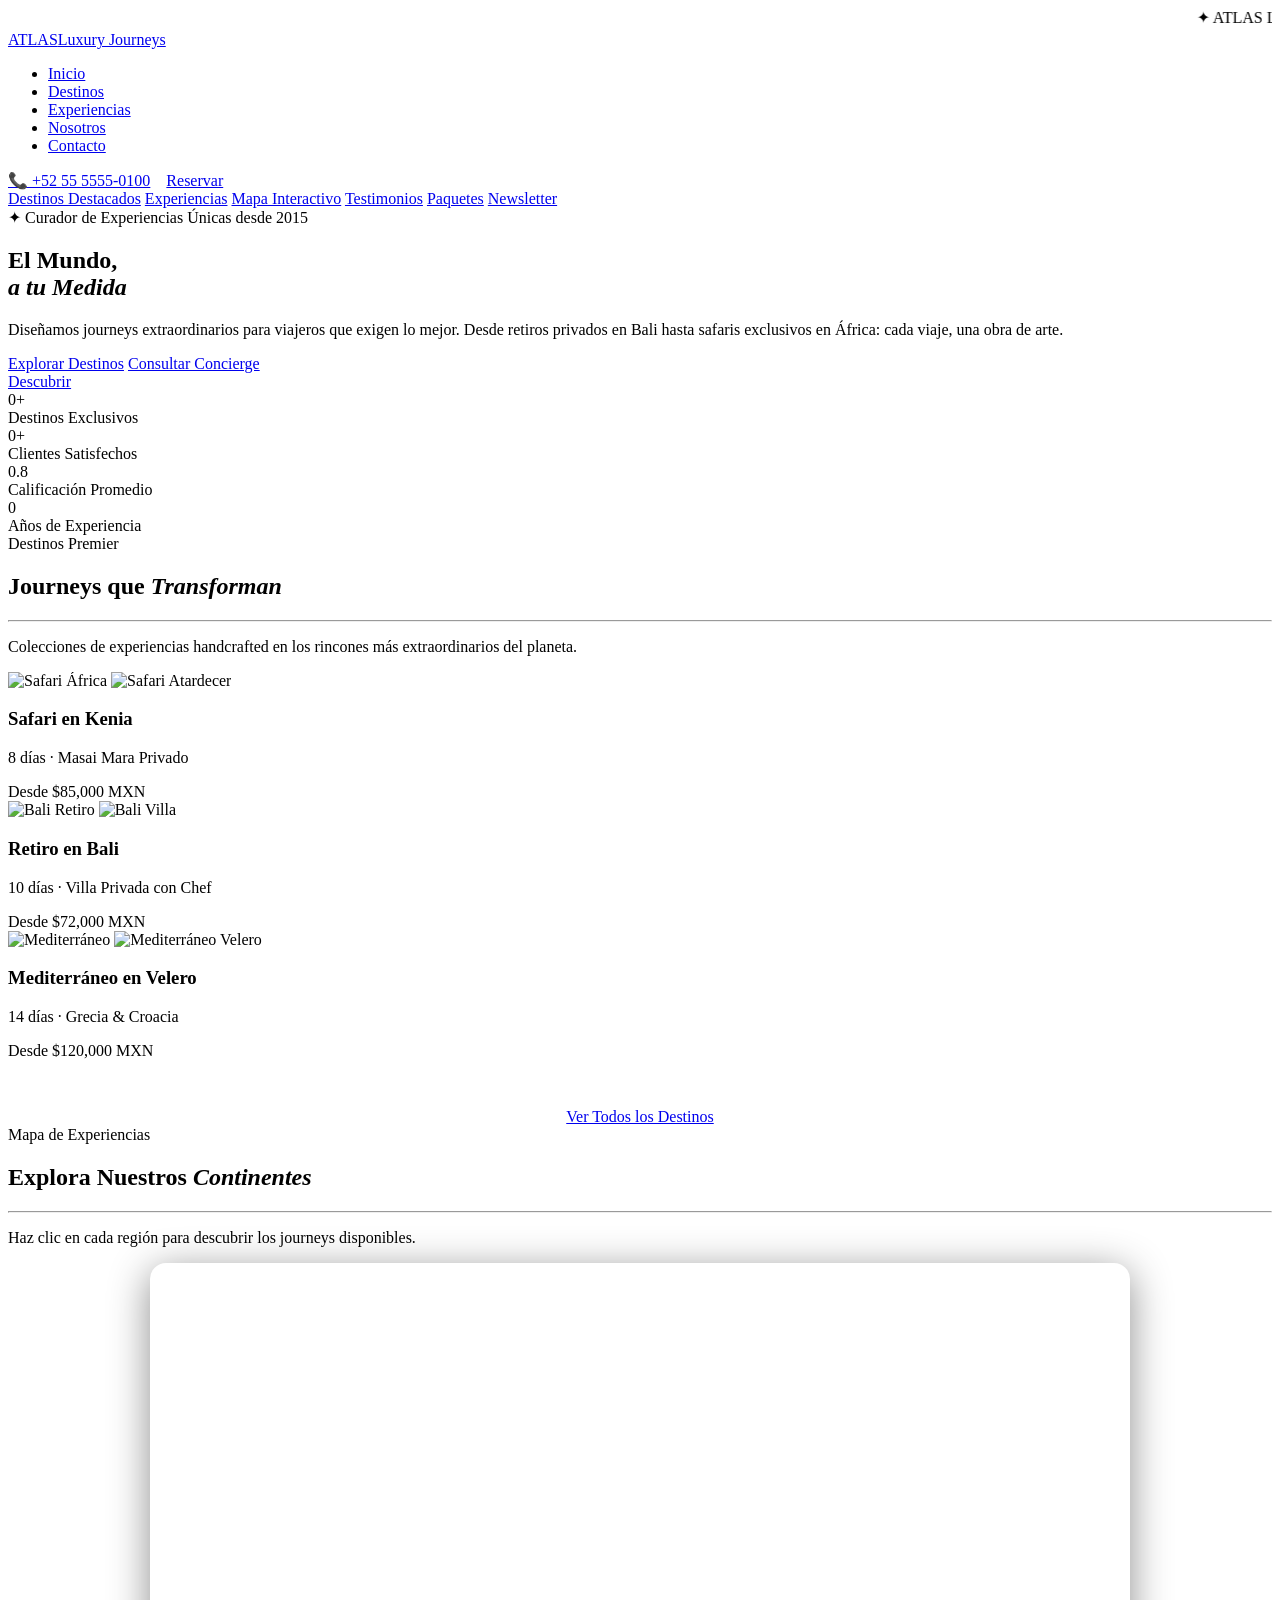
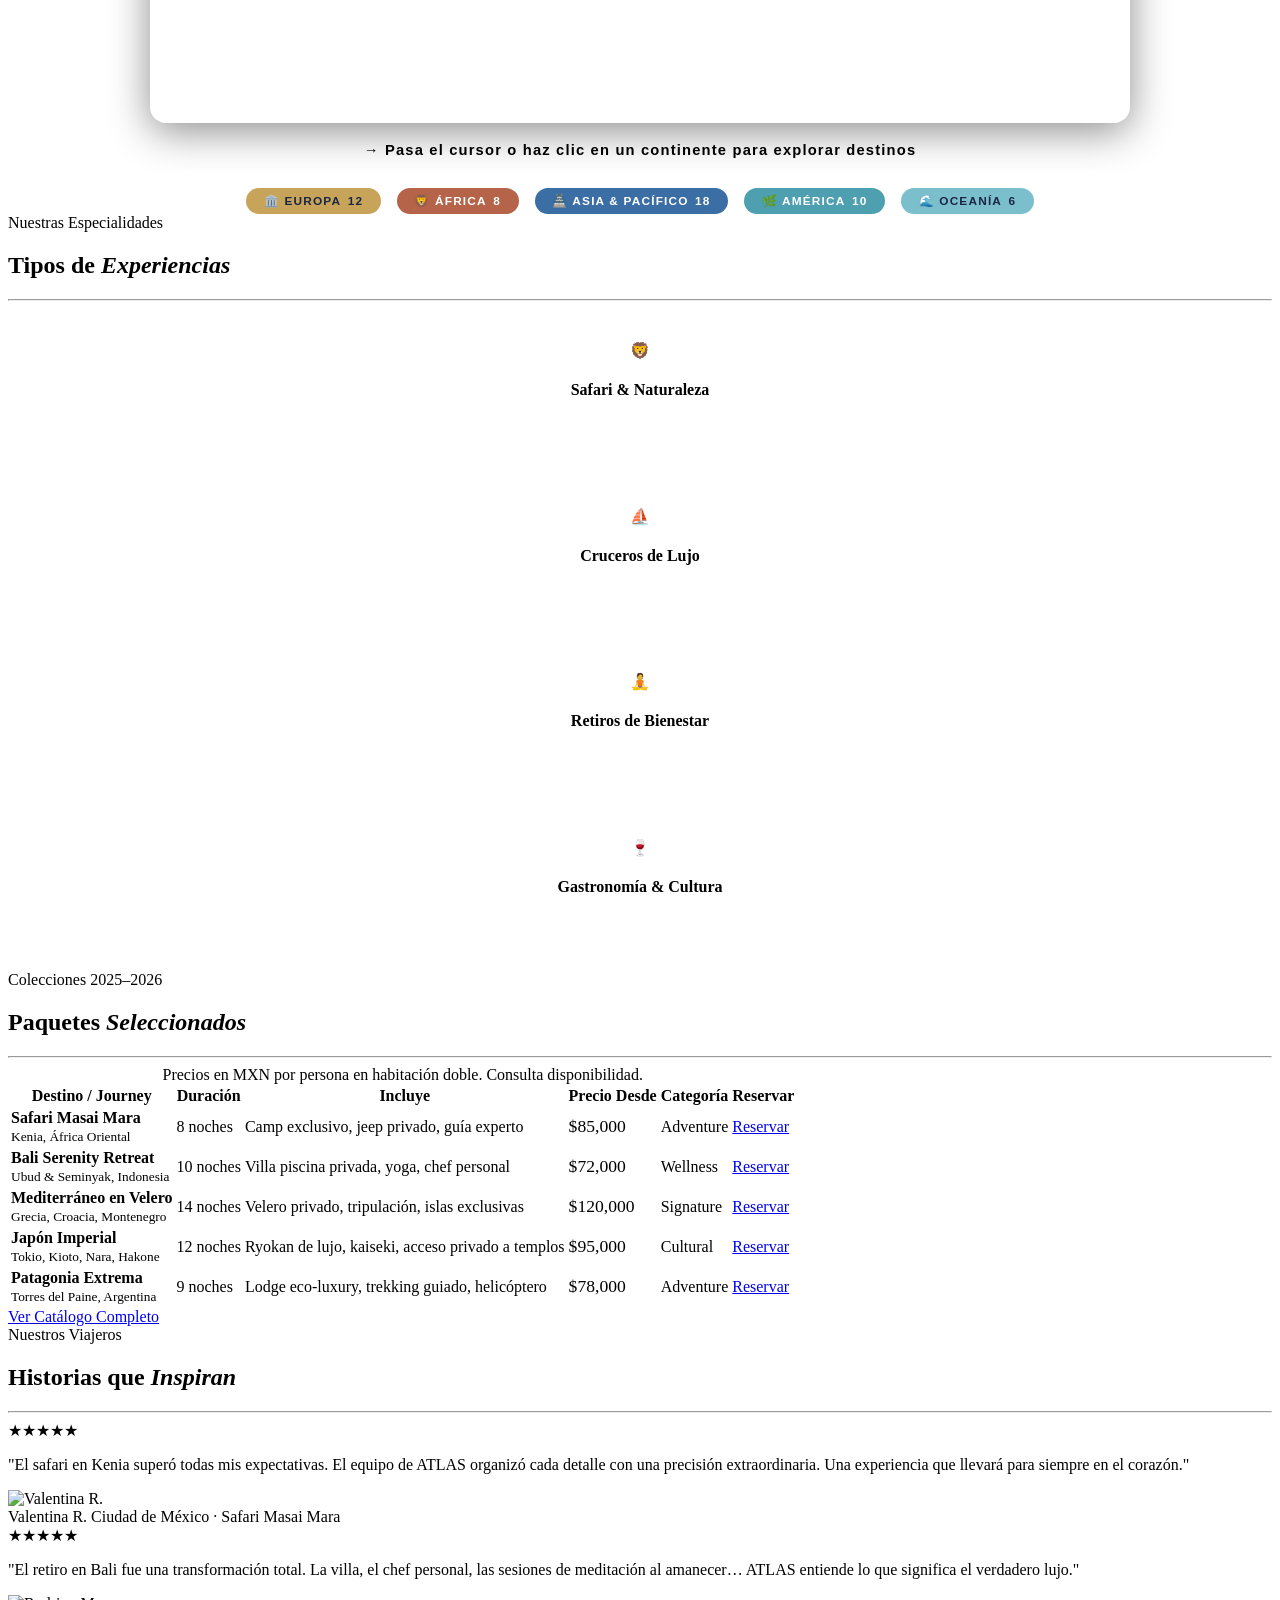
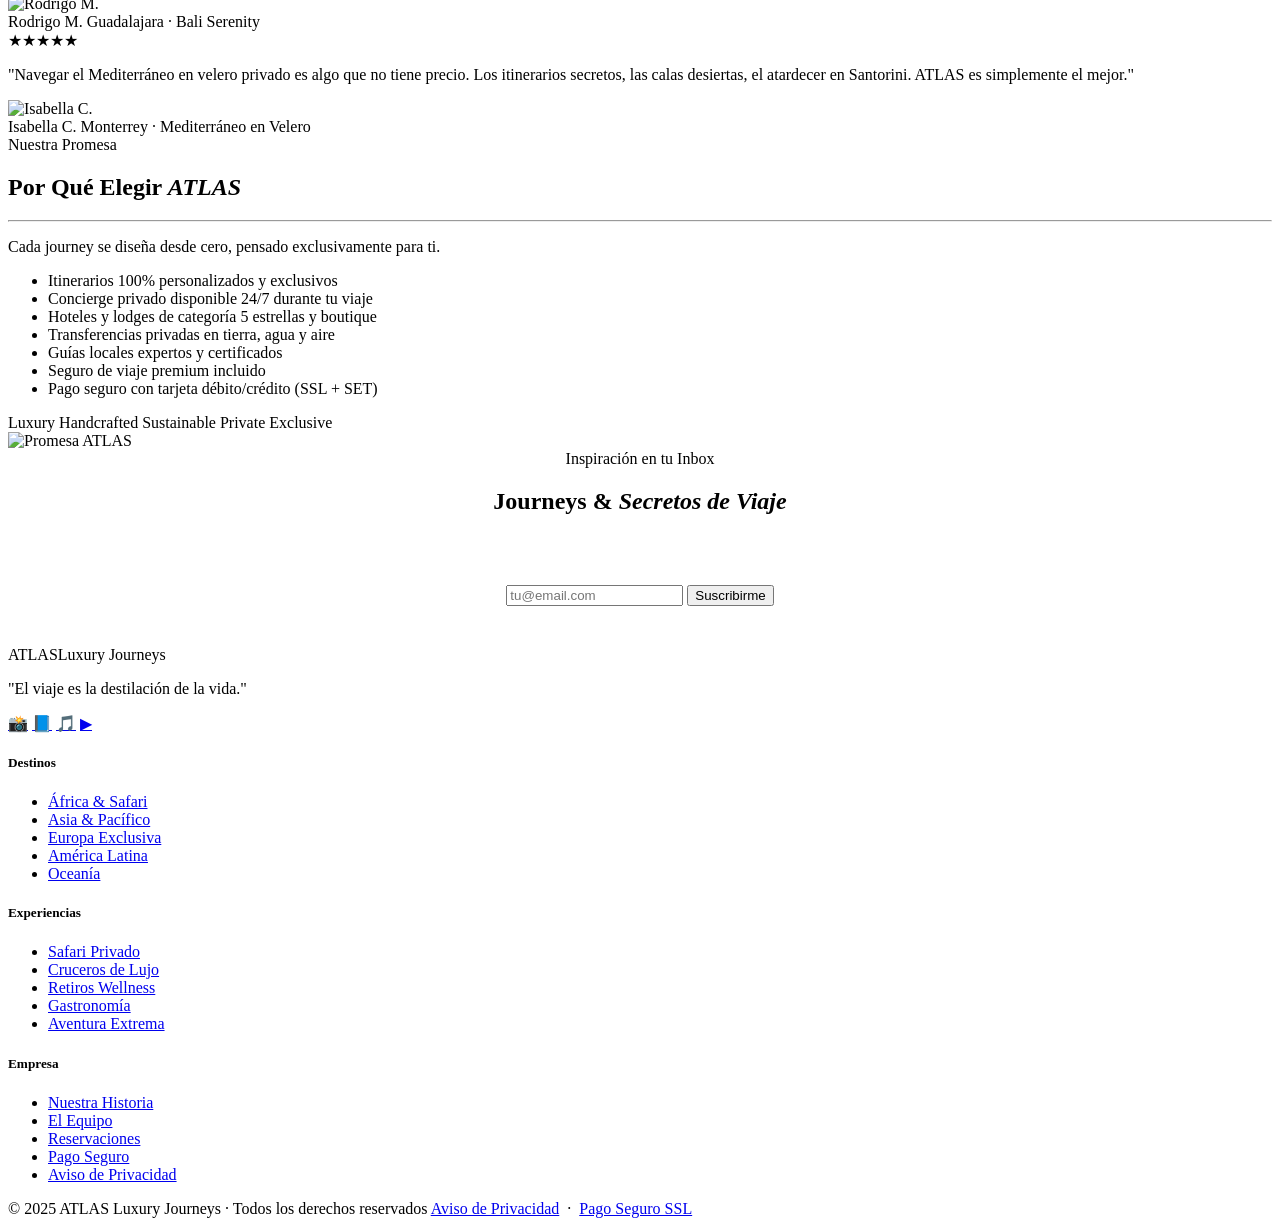
==== index.html @ 29fada67 "Add files via upload" ====
<!DOCTYPE html>
<html lang="es">
<head>
    <meta charset="UTF-8" />
    <meta name="viewport" content="width=device-width, initial-scale=1.0"/>
    <title>ATLAS – Luxury Journeys | Experiencias de Viaje Exclusivas</title>
    <link rel="stylesheet" href="css/styles.css"/>
    <!-- Leaflet.js – mapa interactivo real (sin API key) -->
    <link rel="stylesheet" href="https://unpkg.com/leaflet@1.9.4/dist/leaflet.css" crossorigin=""/>
</head>
<body>

<!-- ── MARQUEE SUPERIOR ── -->
<div class="top-bar">
    <marquee behavior="scroll" direction="left" scrollamount="4">
        ✦ ATLAS Luxury Journeys &nbsp;·&nbsp; Experiencias únicas en más de 60 destinos exclusivos &nbsp;·&nbsp; Reservas con pago seguro SSL &nbsp;·&nbsp; Concierge disponible 24/7 &nbsp;·&nbsp; ✦ Nuevo: Safari Privado en Kenia &nbsp;·&nbsp; Crucero por el Mediterráneo Exclusivo &nbsp;·&nbsp; Retiro de Bienestar en los Alpes &nbsp;·&nbsp;
    </marquee>
</div>

<!-- ── NAVBAR ── -->
<nav class="navbar" id="top">
    <a href="index.html" class="nav-logo">ATLAS<span>Luxury Journeys</span></a>
    <ul class="nav-links">
        <li><a href="index.html" class="active">Inicio</a></li>
        <li><a href="productos.html">Destinos</a></li>
        <li><a href="galeria.html">Experiencias</a></li>
        <li><a href="nosotros.html">Nosotros</a></li>
        <li><a href="contacto.html">Contacto</a></li>
    </ul>
    <div style="display:flex;gap:1rem;align-items:center;">
        <a href="tel:+525555550100" class="text-gold text-sm">📞 +52 55 5555-0100</a>
        <a href="contacto.html#reservar" class="nav-btn">Reservar</a>
    </div>
</nav>

<!-- ── ANCHOR NAV ── -->
<div class="anchor-nav">
    <a href="#destinos">Destinos Destacados</a>
    <a href="#experiencias">Experiencias</a>
    <a href="#mapa">Mapa Interactivo</a>
    <a href="#testimonios">Testimonios</a>
    <a href="#paquetes">Paquetes</a>
    <a href="#newsletter">Newsletter</a>
</div>

<!-- ── HERO ── -->
<section class="hero">
    <div class="hero-bg" style="background-image:url('https://picsum.photos/seed/luxury-travel/1920/1080');"></div>
    <div class="hero-overlay"></div>
    <div class="hero-content">
        <div class="hero-tag">✦ Curador de Experiencias Únicas desde 2015</div>
        <h1>El Mundo,<br/><em>a tu Medida</em></h1>
        <p class="hero-lead">
            Diseñamos journeys extraordinarios para viajeros que exigen lo mejor. Desde retiros privados en Bali hasta safaris exclusivos en África: cada viaje, una obra de arte.
        </p>
        <div class="hero-btns">
            <a href="productos.html" class="btn btn-gold btn-lg">Explorar Destinos</a>
            <a href="contacto.html#reservar" class="btn btn-outline-light btn-lg">Consultar Concierge</a>
        </div>
    </div>
    <a href="#destinos" class="hero-scroll">
        <span>Descubrir</span>
        <div class="scroll-line"></div>
    </a>
</section>

<!-- ── STATS ── -->
<div class="stats-strip">
    <div>
        <div class="stat-num"><span data-count="60">0</span><span class="stat-unit">+</span></div>
        <div class="stat-lbl">Destinos Exclusivos</div>
    </div>
    <div>
        <div class="stat-num"><span data-count="4500">0</span><span class="stat-unit">+</span></div>
        <div class="stat-lbl">Clientes Satisfechos</div>
    </div>
    <div>
        <div class="stat-num"><span data-count="9">0</span><span class="stat-unit">.8</span></div>
        <div class="stat-lbl">Calificación Promedio</div>
    </div>
    <div>
        <div class="stat-num"><span data-count="10">0</span><span class="stat-unit"></span></div>
        <div class="stat-lbl">Años de Experiencia</div>
    </div>
</div>

<!-- ── DESTINOS DESTACADOS ── -->
<section class="section section-cream" id="destinos">
    <div class="section-head fade-up">
        <span class="eyebrow">Destinos Premier</span>
        <h2>Journeys que <em class="italic">Transforman</em></h2>
        <hr class="divider-gold"/>
        <p class="lead">Colecciones de experiencias handcrafted en los rincones más extraordinarios del planeta.</p>
    </div>
    <div class="three-col">
        <!-- Imagen con rollover / sustitución -->
        <div class="img-sub fade-up" onclick="location.href='productos.html'">
            <img src="https://picsum.photos/seed/africa01/700/500" alt="Safari África" class="img-a"/>
            <img src="https://picsum.photos/seed/africa02/700/500" alt="Safari Atardecer" class="img-b"/>
            <div class="img-caption">
                <div class="img-caption-inner">
                    <h3>Safari en Kenia</h3>
                    <p>8 días · Masai Mara Privado</p>
                    <span class="badge badge-gold mt-xs">Desde $85,000 MXN</span>
                </div>
            </div>
        </div>

        <div class="img-sub fade-up" onclick="location.href='productos.html'">
            <img src="https://picsum.photos/seed/bali01/700/500" alt="Bali Retiro" class="img-a"/>
            <img src="https://picsum.photos/seed/bali02/700/500" alt="Bali Villa" class="img-b"/>
            <div class="img-caption">
                <div class="img-caption-inner">
                    <h3>Retiro en Bali</h3>
                    <p>10 días · Villa Privada con Chef</p>
                    <span class="badge badge-terra mt-xs">Desde $72,000 MXN</span>
                </div>
            </div>
        </div>

        <div class="img-sub fade-up" onclick="location.href='productos.html'">
            <img src="https://picsum.photos/seed/medi01/700/500" alt="Mediterráneo" class="img-a"/>
            <img src="https://picsum.photos/seed/medi02/700/600" alt="Mediterráneo Velero" class="img-b"/>
            <div class="img-caption">
                <div class="img-caption-inner">
                    <h3>Mediterráneo en Velero</h3>
                    <p>14 días · Grecia & Croacia</p>
                    <span class="badge badge-teal mt-xs">Desde $120,000 MXN</span>
                </div>
            </div>
        </div>
    </div>
    <div style="text-align:center;margin-top:3rem;" class="fade-up">
        <a href="productos.html" class="btn btn-navy">Ver Todos los Destinos</a>
    </div>
</section>

<!-- ── MAPA INTERACTIVO CON ZONAS ── -->
<section class="section section-sand" id="mapa">
    <div class="section-head fade-up">
        <span class="eyebrow">Mapa de Experiencias</span>
        <h2>Explora Nuestros <em class="italic">Continentes</em></h2>
        <hr class="divider-gold"/>
        <p class="lead">Haz clic en cada región para descubrir los journeys disponibles.</p>
    </div>
    <div style="max-width:980px;margin:0 auto;" class="fade-up">

        <style>
            #atlas-map{height:460px;border-radius:16px;overflow:hidden;box-shadow:0 8px 40px rgba(0,0,0,.45);}
            .leaflet-container{background:#0d2035 !important;}
            .atlas-tip{
                background:#1A2744 !important;color:#DFC080 !important;
                border:1px solid rgba(200,164,90,.55) !important;border-radius:8px !important;
                font-family:'Inter',sans-serif !important;font-size:.78rem !important;
                font-weight:700 !important;letter-spacing:.08em !important;
                padding:.3rem .9rem !important;box-shadow:0 4px 20px rgba(0,0,0,.55) !important;
                white-space:nowrap !important;
            }
            .atlas-tip.leaflet-tooltip-top::before{border-top-color:#1A2744 !important;}
            .leaflet-control-attribution{
                font-size:.6rem !important;opacity:.35 !important;
                background:rgba(13,32,53,.85) !important;color:rgba(255,255,255,.4) !important;
            }
            .leaflet-control-attribution a{color:rgba(200,164,90,.6) !important;}
            #region-msg{text-align:center;margin-top:1.2rem;font-size:.92rem;
                color:var(--gold-light);font-weight:700;letter-spacing:.08em;
                min-height:1.8em;font-family:'Inter',sans-serif;transition:color .3s;}
            .map-legend{display:flex;gap:1rem;flex-wrap:wrap;justify-content:center;margin-top:1.2rem;}
            .map-leg-btn{display:flex;align-items:center;gap:.4rem;padding:.4rem 1.1rem;
                border-radius:50px;font-size:.74rem;font-weight:700;letter-spacing:.1em;
                text-transform:uppercase;border:none;cursor:pointer;
                font-family:'Inter',sans-serif;transition:.25s;}
            .map-leg-btn:hover{transform:translateY(-2px);box-shadow:0 4px 14px rgba(0,0,0,.3);}
        </style>

        <div id="atlas-map"></div>

        <p id="region-msg">&#x2192; Pasa el cursor o haz clic en un continente para explorar destinos</p>

        <div class="map-legend">
            <button class="map-leg-btn" style="background:#C8A45A;color:#1A2744;" onclick="goRegion('europa')">🏛️ Europa <strong>12</strong></button>
            <button class="map-leg-btn" style="background:#B5644A;color:#fff;" onclick="goRegion('africa')">🦁 África <strong>8</strong></button>
            <button class="map-leg-btn" style="background:#3A6EA5;color:#fff;" onclick="goRegion('asia')">🏯 Asia &amp; Pacífico <strong>18</strong></button>
            <button class="map-leg-btn" style="background:#4E9FAF;color:#fff;" onclick="goRegion('america')">🌿 América <strong>10</strong></button>
            <button class="map-leg-btn" style="background:#7BBFCC;color:#1A2744;" onclick="goRegion('oceania')">🌊 Oceanía <strong>6</strong></button>
        </div>
    </div>
</section>

<!-- ── EXPERIENCIAS (FEATURES) ── -->
<section class="section section-navy" id="experiencias">
    <div class="section-head fade-up">
        <span class="eyebrow" style="color:var(--gold);">Nuestras Especialidades</span>
        <h2 style="color:var(--cream);">Tipos de <em class="italic text-gold">Experiencias</em></h2>
        <hr class="divider-gold"/>
    </div>
    <div class="four-col">
        <div class="fade-up" style="text-align:center;padding:2rem;">
            <div class="feature-icon-box" style="margin:0 auto 1rem;">🦁</div>
            <h4 style="color:var(--cream);margin-bottom:.5rem;">Safari & Naturaleza</h4>
            <p style="color:rgba(255,255,255,.55);font-size:.85rem;">Expediciones privadas en los ecosistemas más espectaculares del mundo.</p>
        </div>
        <div class="fade-up" style="text-align:center;padding:2rem;">
            <div class="feature-icon-box" style="margin:0 auto 1rem;">⛵</div>
            <h4 style="color:var(--cream);margin-bottom:.5rem;">Cruceros de Lujo</h4>
            <p style="color:rgba(255,255,255,.55);font-size:.85rem;">Veleros y yates privados por el Mediterráneo, Caribe y mares del sur.</p>
        </div>
        <div class="fade-up" style="text-align:center;padding:2rem;">
            <div class="feature-icon-box" style="margin:0 auto 1rem;">🧘</div>
            <h4 style="color:var(--cream);margin-bottom:.5rem;">Retiros de Bienestar</h4>
            <p style="color:rgba(255,255,255,.55);font-size:.85rem;">Programas holísticos en destinos de paz: Bali, Tulum, los Alpes y más.</p>
        </div>
        <div class="fade-up" style="text-align:center;padding:2rem;">
            <div class="feature-icon-box" style="margin:0 auto 1rem;">🍷</div>
            <h4 style="color:var(--cream);margin-bottom:.5rem;">Gastronomía & Cultura</h4>
            <p style="color:rgba(255,255,255,.55);font-size:.85rem;">Tours culinarios, mercados locales, chefs estrella Michelin y bodegas privadas.</p>
        </div>
    </div>
</section>

<!-- ── PAQUETES (TABLA) ── -->
<section class="section section-cream" id="paquetes">
    <div class="section-head fade-up">
        <span class="eyebrow">Colecciones 2025–2026</span>
        <h2>Paquetes <em class="italic">Seleccionados</em></h2>
        <hr class="divider-gold"/>
    </div>
    <div class="fade-up" style="overflow-x:auto;">
        <table class="atlas-table">
            <caption>Precios en MXN por persona en habitación doble. Consulta disponibilidad.</caption>
            <thead>
                <tr>
                    <th>Destino / Journey</th>
                    <th>Duración</th>
                    <th>Incluye</th>
                    <th>Precio Desde</th>
                    <th>Categoría</th>
                    <th>Reservar</th>
                </tr>
            </thead>
            <tbody>
                <tr>
                    <td><strong>Safari Masai Mara</strong><br/><small class="text-soft">Kenia, África Oriental</small></td>
                    <td>8 noches</td>
                    <td>Camp exclusivo, jeep privado, guía experto</td>
                    <td><span class="card-price" style="font-size:1.1rem;">$85,000</span></td>
                    <td><span class="badge badge-terra">Adventure</span></td>
                    <td><a href="contacto.html#reservar" class="btn btn-navy btn-sm">Reservar</a></td>
                </tr>
                <tr>
                    <td><strong>Bali Serenity Retreat</strong><br/><small class="text-soft">Ubud & Seminyak, Indonesia</small></td>
                    <td>10 noches</td>
                    <td>Villa piscina privada, yoga, chef personal</td>
                    <td><span class="card-price" style="font-size:1.1rem;">$72,000</span></td>
                    <td><span class="badge badge-teal">Wellness</span></td>
                    <td><a href="contacto.html#reservar" class="btn btn-navy btn-sm">Reservar</a></td>
                </tr>
                <tr>
                    <td><strong>Mediterráneo en Velero</strong><br/><small class="text-soft">Grecia, Croacia, Montenegro</small></td>
                    <td>14 noches</td>
                    <td>Velero privado, tripulación, islas exclusivas</td>
                    <td><span class="card-price" style="font-size:1.1rem;">$120,000</span></td>
                    <td><span class="badge badge-gold">Signature</span></td>
                    <td><a href="contacto.html#reservar" class="btn btn-navy btn-sm">Reservar</a></td>
                </tr>
                <tr>
                    <td><strong>Japón Imperial</strong><br/><small class="text-soft">Tokio, Kioto, Nara, Hakone</small></td>
                    <td>12 noches</td>
                    <td>Ryokan de lujo, kaiseki, acceso privado a templos</td>
                    <td><span class="card-price" style="font-size:1.1rem;">$95,000</span></td>
                    <td><span class="badge badge-navy">Cultural</span></td>
                    <td><a href="contacto.html#reservar" class="btn btn-navy btn-sm">Reservar</a></td>
                </tr>
                <tr>
                    <td><strong>Patagonia Extrema</strong><br/><small class="text-soft">Torres del Paine, Argentina</small></td>
                    <td>9 noches</td>
                    <td>Lodge eco-luxury, trekking guiado, helicóptero</td>
                    <td><span class="card-price" style="font-size:1.1rem;">$78,000</span></td>
                    <td><span class="badge badge-terra">Adventure</span></td>
                    <td><a href="contacto.html#reservar" class="btn btn-navy btn-sm">Reservar</a></td>
                </tr>
            </tbody>
        </table>
    </div>
    <div class="text-center mt-3">
        <a href="productos.html" class="btn btn-gold">Ver Catálogo Completo</a>
    </div>
</section>

<!-- ── TESTIMONIOS ── -->
<section class="section section-sand" id="testimonios">
    <div class="section-head fade-up">
        <span class="eyebrow">Nuestros Viajeros</span>
        <h2>Historias que <em class="italic">Inspiran</em></h2>
        <hr class="divider-gold"/>
    </div>
    <div class="three-col">
        <div class="testi-card fade-up">
            <div class="stars">★★★★★</div>
            <p class="testi-text">"El safari en Kenia superó todas mis expectativas. El equipo de ATLAS organizó cada detalle con una precisión extraordinaria. Una experiencia que llevará para siempre en el corazón."</p>
            <div class="testi-author">
                <img src="https://picsum.photos/seed/cli1/100/100" alt="Valentina R." class="testi-avatar"/>
                <div>
                    <span class="testi-name">Valentina R.</span>
                    <span class="testi-loc">Ciudad de México · Safari Masai Mara</span>
                </div>
            </div>
        </div>
        <div class="testi-card fade-up">
            <div class="stars">★★★★★</div>
            <p class="testi-text">"El retiro en Bali fue una transformación total. La villa, el chef personal, las sesiones de meditación al amanecer… ATLAS entiende lo que significa el verdadero lujo."</p>
            <div class="testi-author">
                <img src="https://picsum.photos/seed/cli2/100/100" alt="Rodrigo M." class="testi-avatar"/>
                <div>
                    <span class="testi-name">Rodrigo M.</span>
                    <span class="testi-loc">Guadalajara · Bali Serenity</span>
                </div>
            </div>
        </div>
        <div class="testi-card fade-up">
            <div class="stars">★★★★★</div>
            <p class="testi-text">"Navegar el Mediterráneo en velero privado es algo que no tiene precio. Los itinerarios secretos, las calas desiertas, el atardecer en Santorini. ATLAS es simplemente el mejor."</p>
            <div class="testi-author">
                <img src="https://picsum.photos/seed/cli3/100/100" alt="Isabella C." class="testi-avatar"/>
                <div>
                    <span class="testi-name">Isabella C.</span>
                    <span class="testi-loc">Monterrey · Mediterráneo en Velero</span>
                </div>
            </div>
        </div>
    </div>
</section>

<!-- ── LISTA DE VALORES / PROMESAS ── -->
<section class="section section-cream">
    <div class="two-col">
        <div class="fade-up">
            <span class="eyebrow">Nuestra Promesa</span>
            <h2>Por Qué Elegir <em class="italic">ATLAS</em></h2>
            <hr class="divider-gold" style="margin:1rem 0;"/>
            <p class="lead mb-3">Cada journey se diseña desde cero, pensado exclusivamente para ti.</p>
            <ul class="list-check">
                <li>Itinerarios 100% personalizados y exclusivos</li>
                <li>Concierge privado disponible 24/7 durante tu viaje</li>
                <li>Hoteles y lodges de categoría 5 estrellas y boutique</li>
                <li>Transferencias privadas en tierra, agua y aire</li>
                <li>Guías locales expertos y certificados</li>
                <li>Seguro de viaje premium incluido</li>
                <li>Pago seguro con tarjeta débito/crédito (SSL + SET)</li>
            </ul>
            <div class="tagline-row mt-3">
                <span class="tag-pill">Luxury</span>
                <span class="tag-pill">Handcrafted</span>
                <span class="tag-pill">Sustainable</span>
                <span class="tag-pill">Private</span>
                <span class="tag-pill">Exclusive</span>
            </div>
        </div>
        <div class="fade-up">
            <img src="https://picsum.photos/seed/promise/700/800" alt="Promesa ATLAS" style="width:100%;border-radius:var(--radius);box-shadow:var(--shadow-lg);" />
        </div>
    </div>
</section>

<!-- ── NEWSLETTER ── -->
<section class="section section-navy" id="newsletter">
    <div style="max-width:640px;margin:0 auto;text-align:center;" class="fade-up">
        <span class="eyebrow">Inspiración en tu Inbox</span>
        <h2 style="color:var(--cream);">Journeys &amp; <em class="italic text-gold">Secretos de Viaje</em></h2>
        <p style="color:rgba(255,255,255,.6);margin-top:.8rem;">Recibe editoriales curadas, destinos únicos y ofertas exclusivas para nuestros suscriptores.</p>
        <form class="newsletter-row" onsubmit="event.preventDefault();this.querySelector('input').value='';this.querySelector('button').textContent='¡Suscrito! ✦';" style="margin-top:2rem;">
            <input type="email" placeholder="tu@email.com" required/>
            <button type="submit" class="btn btn-gold">Suscribirme</button>
        </form>
        <p style="color:rgba(255,255,255,.3);font-size:.72rem;margin-top:1rem;">Sin spam. Cancelación fácil. Privacidad garantizada.</p>
    </div>
</section>

<!-- ── FOOTER ── -->
<footer>
    <div class="footer-grid">
        <div class="foot-col">
            <div class="footer-brand">ATLAS<span>Luxury Journeys</span></div>
            <p class="footer-tagline">"El viaje es la destilación de la vida."</p>
            <div class="footer-social">
                <a href="https://www.instagram.com" target="_blank" rel="noopener" class="soc-btn" title="Instagram">📸</a>
                <a href="https://www.facebook.com"  target="_blank" rel="noopener" class="soc-btn" title="Facebook">📘</a>
                <a href="https://www.tiktok.com"    target="_blank" rel="noopener" class="soc-btn" title="TikTok">🎵</a>
                <a href="https://www.youtube.com"   target="_blank" rel="noopener" class="soc-btn" title="YouTube">▶</a>
            </div>
        </div>
        <div class="foot-col">
            <h5>Destinos</h5>
            <ul>
                <li><a href="productos.html">África & Safari</a></li>
                <li><a href="productos.html">Asia & Pacífico</a></li>
                <li><a href="productos.html">Europa Exclusiva</a></li>
                <li><a href="productos.html">América Latina</a></li>
                <li><a href="productos.html">Oceanía</a></li>
            </ul>
        </div>
        <div class="foot-col">
            <h5>Experiencias</h5>
            <ul>
                <li><a href="galeria.html">Safari Privado</a></li>
                <li><a href="galeria.html">Cruceros de Lujo</a></li>
                <li><a href="galeria.html">Retiros Wellness</a></li>
                <li><a href="galeria.html">Gastronomía</a></li>
                <li><a href="galeria.html">Aventura Extrema</a></li>
            </ul>
        </div>
        <div class="foot-col">
            <h5>Empresa</h5>
            <ul>
                <li><a href="nosotros.html">Nuestra Historia</a></li>
                <li><a href="nosotros.html">El Equipo</a></li>
                <li><a href="contacto.html">Reservaciones</a></li>
                <li><a href="contacto.html#pago">Pago Seguro</a></li>
                <li><a href="contacto.html">Aviso de Privacidad</a></li>
            </ul>
        </div>
    </div>
    <div class="footer-bottom">
        <span>&copy; 2025 ATLAS Luxury Journeys · Todos los derechos reservados</span>
        <span>
            <a href="contacto.html">Aviso de Privacidad</a> &nbsp;·&nbsp;
            <a href="contacto.html#pago">Pago Seguro SSL</a>
        </span>
    </div>
</footer>

<script src="js/main.js"></script>
<script src="https://unpkg.com/leaflet@1.9.4/dist/leaflet.js" crossorigin=""></script>
<script>
(function () {
    /* ── MAPA LEAFLET – ATLAS Luxury Journeys ── */
    var map = L.map('atlas-map', {
        center: [20, 15],
        zoom: 2,
        scrollWheelZoom: false,
        zoomControl: true,
        attributionControl: true
    });

    /* Tiles CartoDB Dark Matter – gratuito, sin API key */
    L.tileLayer('https://{s}.basemaps.cartocdn.com/dark_all/{z}/{x}/{y}{r}.png', {
        attribution: '&copy; <a href="https://carto.com/">CARTO</a>',
        subdomains: 'abcd',
        maxZoom: 6,
        minZoom: 1
    }).addTo(map);

    var labels = {
        europa:  'Europa · 12 journeys exclusivos',
        africa:  'África & Safari · 8 expediciones privadas',
        asia:    'Asia & Pacífico · 18 destinos de ensueño',
        america: 'América Latina · 10 aventuras extraordinarias',
        oceania: 'Oceanía · 6 paraísos remotos'
    };

    /* ── Polígonos de continentes ── */
    var continents = [
        { name:'Europa',   region:'europa',  color:'#C8A45A',
          coords:[[[71,-10],[71,30],[60,42],[52,42],[44,34],[36,28],[35,10],[38,-10],[44,-10],[48,-5],[55,8],[60,18],[65,25],[71,-10]]] },
        { name:'África',   region:'africa',  color:'#B5644A',
          coords:[[[37,-6],[37,42],[20,52],[0,52],[-10,40],[-35,20],[-35,-18],[0,-18],[15,-18],[20,-17],[37,-6]]] },
        { name:'Asia',     region:'asia',    color:'#3A6EA5',
          coords:[[[72,28],[72,140],[50,140],[25,122],[5,103],[5,80],[20,60],[30,55],[40,40],[50,38],[52,42],[60,42],[68,20],[72,28]]] },
        { name:'América',  region:'america', color:'#4E9FAF',
          coords:[[[72,-168],[72,-55],[15,-55],[-5,-55],[-20,-42],[-56,-68],[-56,-82],[-20,-82],[15,-82],[72,-168]]] },
        { name:'Oceanía',  region:'oceania', color:'#7BBFCC',
          coords:[[[-5,112],[-5,157],[-10,170],[-30,180],[-48,168],[-48,112],[-5,112]]] }
    ];

    continents.forEach(function (c) {
        var poly = L.polygon(c.coords, {
            color: c.color,
            fillColor: c.color,
            fillOpacity: 0.30,
            weight: 1.5,
            opacity: 0.7
        }).addTo(map);

        poly.bindTooltip(c.name, {
            className: 'atlas-tip',
            sticky: true,
            direction: 'top',
            offset: [0, -8]
        });

        poly.on('mouseover', function () {
            this.setStyle({ fillOpacity: 0.60, weight: 2.5 });
            var msg = document.getElementById('region-msg');
            if (msg) msg.textContent = '→ ' + labels[c.region];
        });
        poly.on('mouseout', function () {
            this.setStyle({ fillOpacity: 0.30, weight: 1.5 });
            var msg = document.getElementById('region-msg');
            if (msg) msg.textContent = '→ Pasa el cursor o haz clic en un continente para explorar destinos';
        });
        poly.on('click', function () {
            window.location.href = 'productos.html#catalogo';
        });
    });

    /* ── Marcadores dorados en destinos clave ── */
    var goldIcon = L.divIcon({
        html: '<div style="width:10px;height:10px;background:#C8A45A;border-radius:50%;border:2px solid #fff;box-shadow:0 0 8px rgba(200,164,90,.8);"></div>',
        className: '',
        iconSize: [10, 10],
        iconAnchor: [5, 5]
    });

    var pins = [
        { name:'Santorini, Grecia',   lat:36.4, lng:25.4 },
        { name:'Masai Mara, Kenia',   lat:-1.5, lng:35.1 },
        { name:'Bali, Indonesia',     lat:-8.4, lng:115.2 },
        { name:'Kioto, Japón',        lat:35.0, lng:135.8 },
        { name:'Patagonia, Chile',    lat:-50.9, lng:-73.4 },
        { name:'Islandia',            lat:65.0, lng:-18.5 },
        { name:'Maldivas',            lat:3.2,  lng:73.2 },
        { name:'Toscana, Italia',     lat:43.5, lng:11.0 },
        { name:'Seúl, Corea del Sur', lat:37.6, lng:126.9 }
    ];

    pins.forEach(function (p) {
        L.marker([p.lat, p.lng], { icon: goldIcon })
            .addTo(map)
            .bindTooltip(p.name, { className:'atlas-tip', direction:'top', offset:[0,-6] });
    });

    /* ── Función para botones de leyenda ── */
    window.goRegion = function (reg) {
        var msg = document.getElementById('region-msg');
        if (msg) msg.textContent = '→ ' + (labels[reg] || reg) + ' — cargando destinos...';
        setTimeout(function () { window.location.href = 'productos.html#catalogo'; }, 400);
    };
})();
</script>
</body>
</html>
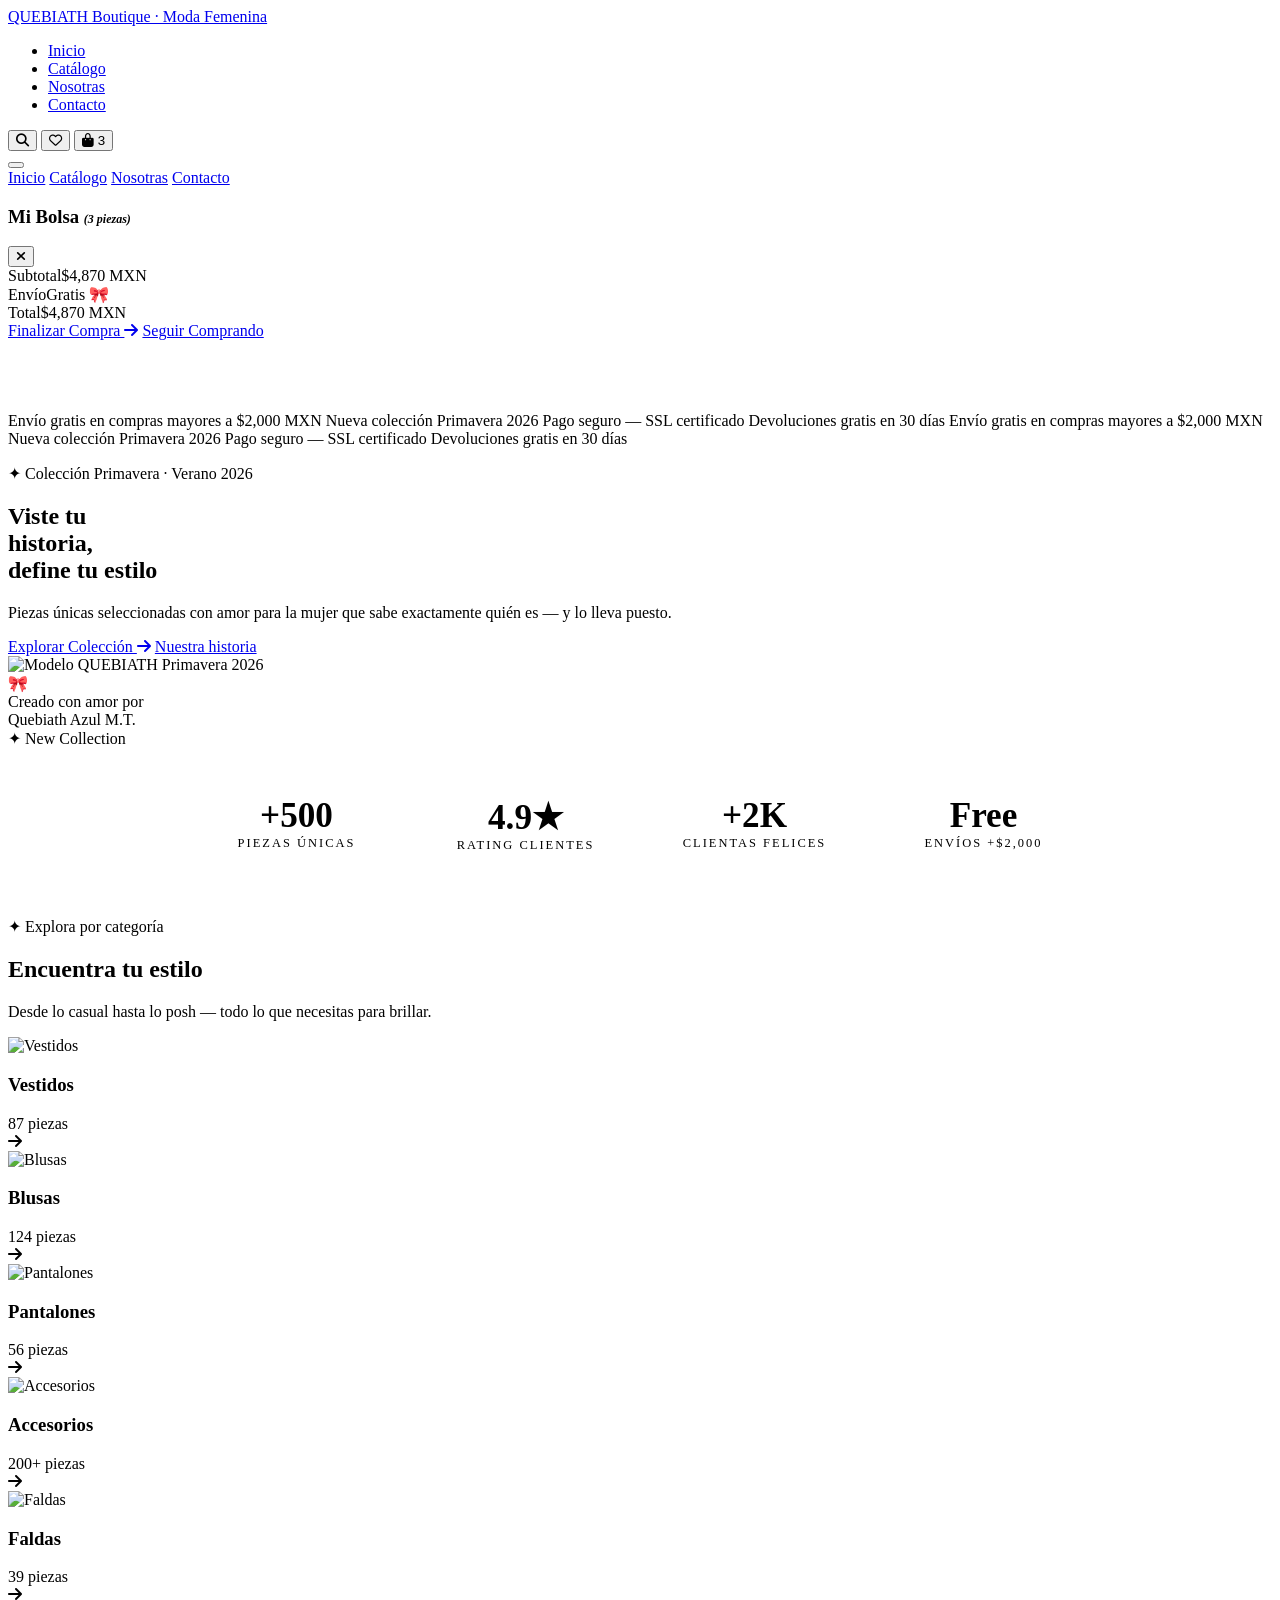
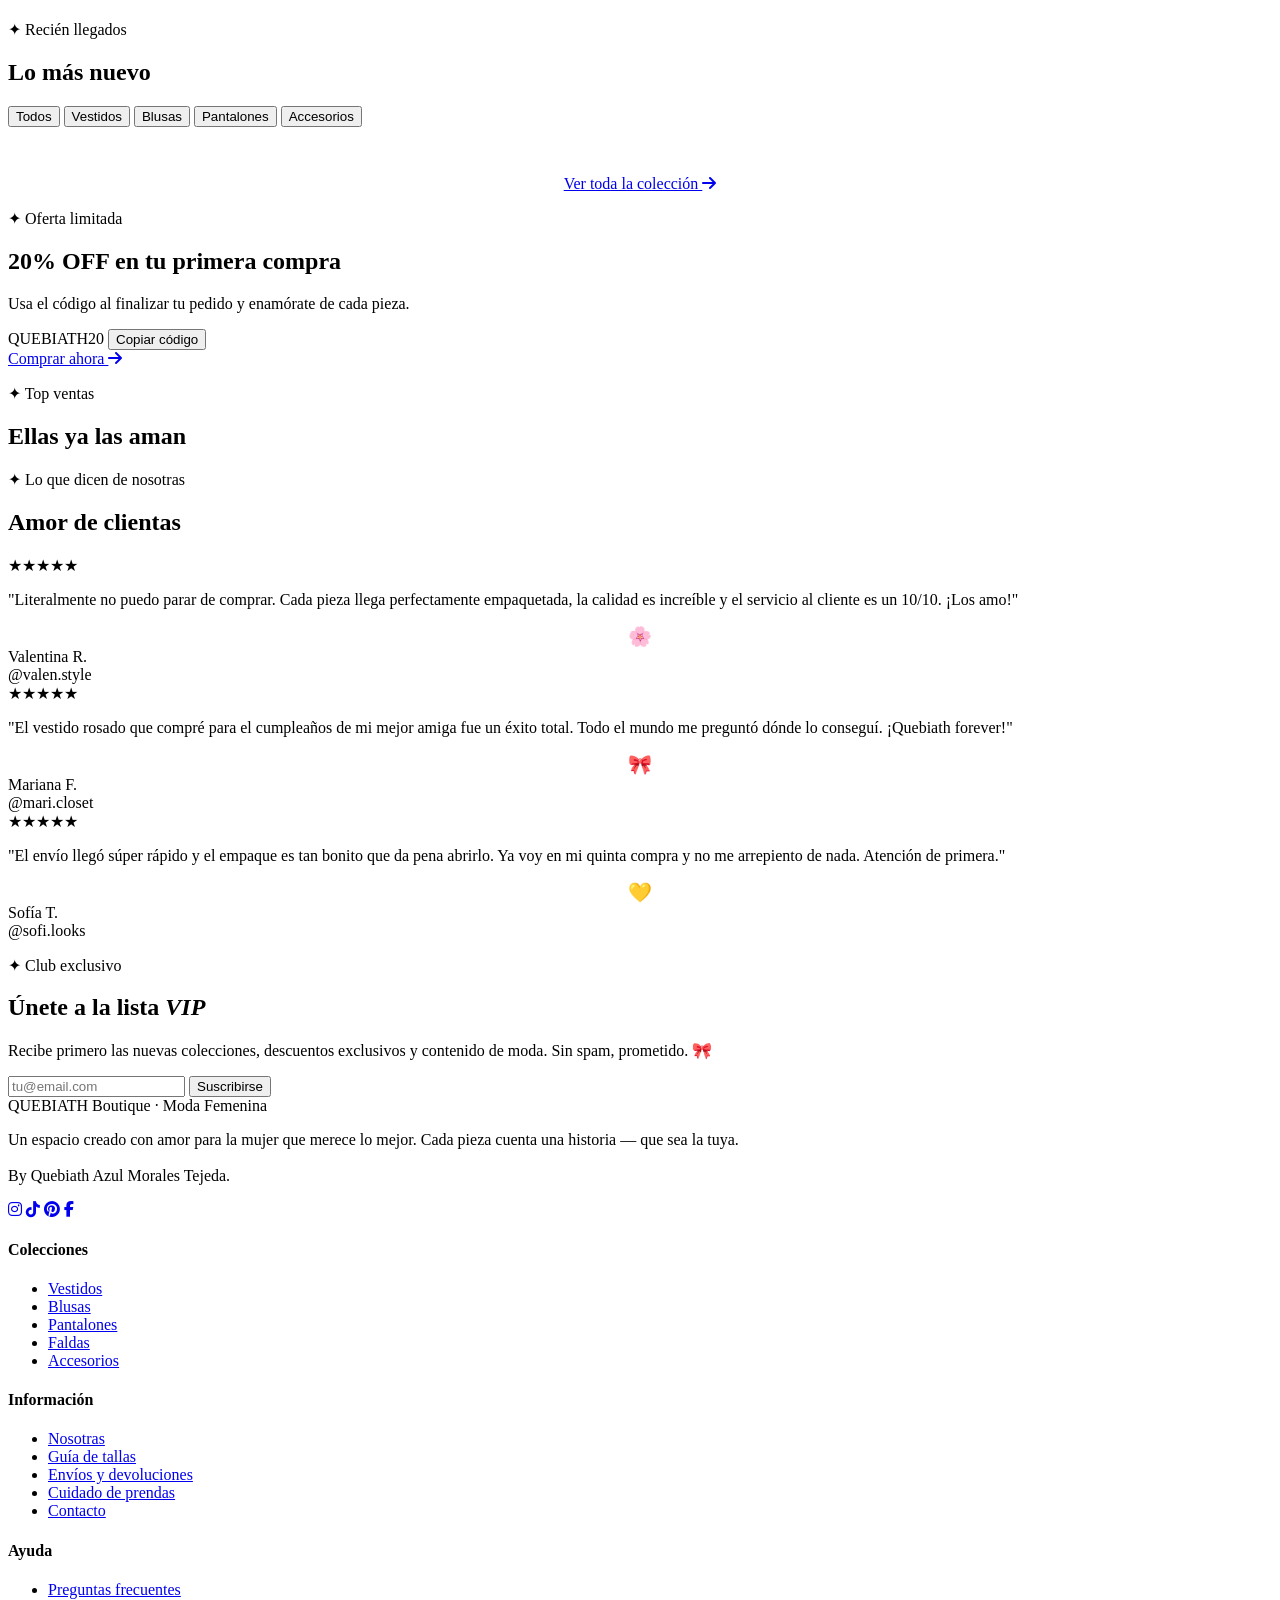
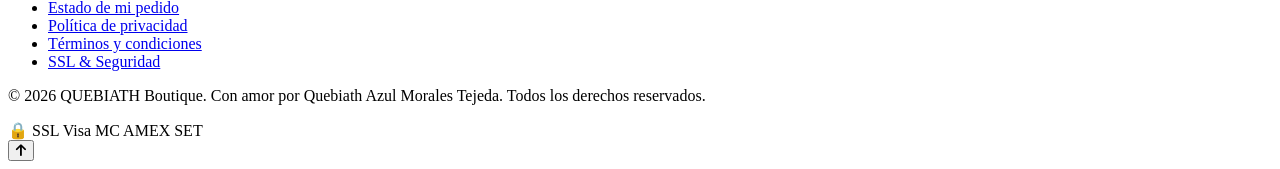
==== commit 2656761d: "Add files via upload" ====
--- a/index.html
+++ b/index.html
@@ -1,541 +1,326 @@
 <!DOCTYPE html>
 <html lang="es">
 <head>
-    <meta charset="UTF-8" />
-    <meta name="viewport" content="width=device-width, initial-scale=1.0"/>
-    <title>ATLAS – Luxury Journeys | Experiencias de Viaje Exclusivas</title>
-    <link rel="stylesheet" href="css/styles.css"/>
-    <!-- Leaflet.js – mapa interactivo real (sin API key) -->
-    <link rel="stylesheet" href="https://unpkg.com/leaflet@1.9.4/dist/leaflet.css" crossorigin=""/>
+  <meta charset="UTF-8">
+  <meta name="viewport" content="width=device-width, initial-scale=1.0">
+  <title>QUEBIATH — Boutique de Moda</title>
+  <meta name="description" content="Boutique de moda femenina. Piezas cuidadas con amor para la mujer moderna. By Quebiath Azul Morales Tejeda.">
+  <link rel="stylesheet" href="css/style.css">
+  <link rel="stylesheet" href="https://cdnjs.cloudflare.com/ajax/libs/font-awesome/6.5.0/css/all.min.css">
 </head>
 <body>
 
-<!-- ── MARQUEE SUPERIOR ── -->
-<div class="top-bar">
-    <marquee behavior="scroll" direction="left" scrollamount="4">
-        ✦ ATLAS Luxury Journeys &nbsp;·&nbsp; Experiencias únicas en más de 60 destinos exclusivos &nbsp;·&nbsp; Reservas con pago seguro SSL &nbsp;·&nbsp; Concierge disponible 24/7 &nbsp;·&nbsp; ✦ Nuevo: Safari Privado en Kenia &nbsp;·&nbsp; Crucero por el Mediterráneo Exclusivo &nbsp;·&nbsp; Retiro de Bienestar en los Alpes &nbsp;·&nbsp;
-    </marquee>
+<!-- ============ NAVBAR ============ -->
+<nav class="navbar" id="navbar">
+  <a href="index.html" class="nav-logo">
+    <span class="brand">QUEBIATH</span>
+    <span class="tagline">Boutique · Moda Femenina</span>
+  </a>
+  <ul class="nav-links">
+    <li><a href="index.html" class="active">Inicio</a></li>
+    <li><a href="pages/catalogo.html">Catálogo</a></li>
+    <li><a href="pages/nosotras.html">Nosotras</a></li>
+    <li><a href="pages/contacto.html">Contacto</a></li>
+  </ul>
+  <div class="nav-icons">
+    <button class="nav-icon-btn" aria-label="Buscar"><i class="fa-solid fa-magnifying-glass"></i></button>
+    <button class="nav-icon-btn" aria-label="Wishlist"><i class="fa-regular fa-heart"></i></button>
+    <button class="nav-icon-btn" id="cartBtn" aria-label="Carrito">
+      <i class="fa-solid fa-bag-shopping"></i>
+      <span class="cart-count" id="cartCount">3</span>
+    </button>
+  </div>
+  <button class="hamburger" id="hamburger" aria-label="Menú">
+    <span></span><span></span><span></span>
+  </button>
+</nav>
+
+<!-- Mobile Menu -->
+<div class="mobile-menu" id="mobileMenu">
+  <a href="index.html">Inicio</a>
+  <a href="pages/catalogo.html">Catálogo</a>
+  <a href="pages/nosotras.html">Nosotras</a>
+  <a href="pages/contacto.html">Contacto</a>
 </div>
 
-<!-- ── NAVBAR ── -->
-<nav class="navbar" id="top">
-    <a href="index.html" class="nav-logo">ATLAS<span>Luxury Journeys</span></a>
-    <ul class="nav-links">
-        <li><a href="index.html" class="active">Inicio</a></li>
-        <li><a href="productos.html">Destinos</a></li>
-        <li><a href="galeria.html">Experiencias</a></li>
-        <li><a href="nosotros.html">Nosotros</a></li>
-        <li><a href="contacto.html">Contacto</a></li>
-    </ul>
-    <div style="display:flex;gap:1rem;align-items:center;">
-        <a href="tel:+525555550100" class="text-gold text-sm">📞 +52 55 5555-0100</a>
-        <a href="contacto.html#reservar" class="nav-btn">Reservar</a>
-    </div>
-</nav>
-
-<!-- ── ANCHOR NAV ── -->
-<div class="anchor-nav">
-    <a href="#destinos">Destinos Destacados</a>
-    <a href="#experiencias">Experiencias</a>
-    <a href="#mapa">Mapa Interactivo</a>
-    <a href="#testimonios">Testimonios</a>
-    <a href="#paquetes">Paquetes</a>
-    <a href="#newsletter">Newsletter</a>
+<!-- ============ CART SIDEBAR ============ -->
+<div class="cart-overlay" id="cartOverlay" onclick="closeCart()"></div>
+<aside class="cart-sidebar" id="cartSidebar">
+  <div class="cart-header">
+    <h3>Mi Bolsa <span style="font-size:0.75rem;color:var(--muted);font-style:italic;">(3 piezas)</span></h3>
+    <button class="cart-close" onclick="closeCart()"><i class="fa-solid fa-xmark"></i></button>
+  </div>
+  <div class="cart-items" id="cartItems">
+    <!-- items rendered by JS -->
+  </div>
+  <div class="cart-footer">
+    <div class="cart-subtotal"><span class="label">Subtotal</span><span class="value">$4,870 MXN</span></div>
+    <div class="cart-subtotal"><span class="label">Envío</span><span class="value">Gratis 🎀</span></div>
+    <div class="cart-total"><span class="label">Total</span><span class="value">$4,870 MXN</span></div>
+    <a href="pages/checkout.html" class="btn btn-primary btn-full">Finalizar Compra <i class="fa-solid fa-arrow-right"></i></a>
+    <a href="pages/catalogo.html" class="btn btn-outline btn-full" style="margin-top:0.6rem;">Seguir Comprando</a>
+  </div>
+</aside>
+
+<!-- ============ MARQUEE ============ -->
+<div class="marquee-banner" style="margin-top:72px;">
+  <div class="marquee-track" id="marqueeTrack">
+    <span class="marquee-item"><span class="dot"></span>Envío gratis en compras mayores a $2,000 MXN</span>
+    <span class="marquee-item"><span class="dot"></span>Nueva colección Primavera 2026</span>
+    <span class="marquee-item"><span class="dot"></span>Pago seguro — SSL certificado</span>
+    <span class="marquee-item"><span class="dot"></span>Devoluciones gratis en 30 días</span>
+    <span class="marquee-item"><span class="dot"></span>Envío gratis en compras mayores a $2,000 MXN</span>
+    <span class="marquee-item"><span class="dot"></span>Nueva colección Primavera 2026</span>
+    <span class="marquee-item"><span class="dot"></span>Pago seguro — SSL certificado</span>
+    <span class="marquee-item"><span class="dot"></span>Devoluciones gratis en 30 días</span>
+  </div>
 </div>
 
-<!-- ── HERO ── -->
-<section class="hero">
-    <div class="hero-bg" style="background-image:url('https://picsum.photos/seed/luxury-travel/1920/1080');"></div>
-    <div class="hero-overlay"></div>
-    <div class="hero-content">
-        <div class="hero-tag">✦ Curador de Experiencias Únicas desde 2015</div>
-        <h1>El Mundo,<br/><em>a tu Medida</em></h1>
-        <p class="hero-lead">
-            Diseñamos journeys extraordinarios para viajeros que exigen lo mejor. Desde retiros privados en Bali hasta safaris exclusivos en África: cada viaje, una obra de arte.
-        </p>
-        <div class="hero-btns">
-            <a href="productos.html" class="btn btn-gold btn-lg">Explorar Destinos</a>
-            <a href="contacto.html#reservar" class="btn btn-outline-light btn-lg">Consultar Concierge</a>
+<!-- ============ HERO ============ -->
+<section class="hero" id="hero">
+  <div class="hero-bg"></div>
+  <div class="hero-shape"></div>
+  <div class="hero-shape2"></div>
+  <div class="hero-content">
+    <div class="hero-text animate-fade-up">
+      <p class="hero-eyebrow">✦ Colección Primavera · Verano 2026</p>
+      <h1 class="hero-title">Viste tu<br><span>historia,</span><br>define tu estilo</h1>
+      <p class="hero-desc">Piezas únicas seleccionadas con amor para la mujer que sabe exactamente quién es — y lo lleva puesto.</p>
+      <div class="hero-actions">
+        <a href="pages/catalogo.html" class="btn btn-primary btn-pulse">Explorar Colección <i class="fa-solid fa-arrow-right"></i></a>
+        <a href="pages/nosotras.html" class="btn btn-outline">Nuestra historia</a>
+      </div>
+    </div>
+    <div class="hero-img-wrap animate-fade-up delay-200">
+      <div class="hero-img-frame">
+        <img src="https://images.unsplash.com/photo-1529139574466-a303027c1d8b?w=600&q=80" alt="Modelo QUEBIATH Primavera 2026">
+      </div>
+      <div class="hero-badge">
+        <div class="hero-badge-icon">🎀</div>
+        <div class="hero-badge-text">
+          <div class="label">Creado con amor por</div>
+          <div class="value">Quebiath Azul M.T.</div>
         </div>
-    </div>
-    <a href="#destinos" class="hero-scroll">
-        <span>Descubrir</span>
-        <div class="scroll-line"></div>
-    </a>
-</section>
-
-<!-- ── STATS ── -->
-<div class="stats-strip">
+      </div>
+      <div class="hero-floating-tag">✦ New Collection</div>
+    </div>
+  </div>
+</section>
+
+<!-- ============ STATS ============ -->
+<section style="background:white;padding:3rem 2rem;">
+  <div style="max-width:900px;margin:0 auto;display:grid;grid-template-columns:repeat(4,1fr);gap:1rem;text-align:center;">
     <div>
-        <div class="stat-num"><span data-count="60">0</span><span class="stat-unit">+</span></div>
-        <div class="stat-lbl">Destinos Exclusivos</div>
+      <div style="font-family:'Playfair Display',serif;font-size:2.2rem;color:var(--charcoal);font-weight:700;">+500</div>
+      <div style="font-size:0.78rem;letter-spacing:2px;text-transform:uppercase;color:var(--muted);">Piezas únicas</div>
     </div>
     <div>
-        <div class="stat-num"><span data-count="4500">0</span><span class="stat-unit">+</span></div>
-        <div class="stat-lbl">Clientes Satisfechos</div>
+      <div style="font-family:'Playfair Display',serif;font-size:2.2rem;color:var(--charcoal);font-weight:700;">4.9★</div>
+      <div style="font-size:0.78rem;letter-spacing:2px;text-transform:uppercase;color:var(--muted);">Rating clientes</div>
     </div>
     <div>
-        <div class="stat-num"><span data-count="9">0</span><span class="stat-unit">.8</span></div>
-        <div class="stat-lbl">Calificación Promedio</div>
+      <div style="font-family:'Playfair Display',serif;font-size:2.2rem;color:var(--charcoal);font-weight:700;">+2K</div>
+      <div style="font-size:0.78rem;letter-spacing:2px;text-transform:uppercase;color:var(--muted);">Clientas felices</div>
     </div>
     <div>
-        <div class="stat-num"><span data-count="10">0</span><span class="stat-unit"></span></div>
-        <div class="stat-lbl">Años de Experiencia</div>
-    </div>
+      <div style="font-family:'Playfair Display',serif;font-size:2.2rem;color:var(--charcoal);font-weight:700;">Free</div>
+      <div style="font-size:0.78rem;letter-spacing:2px;text-transform:uppercase;color:var(--muted);">Envíos +$2,000</div>
+    </div>
+  </div>
+</section>
+
+<!-- ============ CATEGORIES ============ -->
+<section id="categorias">
+  <div class="section-header">
+    <p class="section-eyebrow">✦ Explora por categoría</p>
+    <h2 class="section-title">Encuentra tu <span>estilo</span></h2>
+    <p class="section-desc">Desde lo casual hasta lo posh — todo lo que necesitas para brillar.</p>
+  </div>
+  <div class="categories-grid container">
+    <div class="category-card" onclick="window.location='pages/catalogo.html'">
+      <img src="https://images.unsplash.com/photo-1515886657613-9f3515b0c78f?w=700&q=80" alt="Vestidos" class="category-img">
+      <div class="category-overlay"></div>
+      <div class="category-info"><h3>Vestidos</h3><span>87 piezas</span></div>
+      <div class="category-arrow"><i class="fa-solid fa-arrow-right"></i></div>
+    </div>
+    <div class="category-card" onclick="window.location='pages/catalogo.html'">
+      <img src="https://images.unsplash.com/photo-1554412933-514a83d2f3cd?w=400&q=80" alt="Blusas" class="category-img">
+      <div class="category-overlay"></div>
+      <div class="category-info"><h3>Blusas</h3><span>124 piezas</span></div>
+      <div class="category-arrow"><i class="fa-solid fa-arrow-right"></i></div>
+    </div>
+    <div class="category-card" onclick="window.location='pages/catalogo.html'">
+      <img src="https://images.unsplash.com/photo-1487222477894-8943e31ef7b2?w=400&q=80" alt="Pantalones" class="category-img">
+      <div class="category-overlay"></div>
+      <div class="category-info"><h3>Pantalones</h3><span>56 piezas</span></div>
+      <div class="category-arrow"><i class="fa-solid fa-arrow-right"></i></div>
+    </div>
+    <div class="category-card" onclick="window.location='pages/catalogo.html'">
+      <img src="https://images.unsplash.com/photo-1585487000160-6ebcfceb0d03?w=400&q=80" alt="Accesorios" class="category-img">
+      <div class="category-overlay"></div>
+      <div class="category-info"><h3>Accesorios</h3><span>200+ piezas</span></div>
+      <div class="category-arrow"><i class="fa-solid fa-arrow-right"></i></div>
+    </div>
+    <div class="category-card" onclick="window.location='pages/catalogo.html'">
+      <img src="https://images.unsplash.com/photo-1539109136881-3be0616acf4b?w=400&q=80" alt="Faldas" class="category-img">
+      <div class="category-overlay"></div>
+      <div class="category-info"><h3>Faldas</h3><span>39 piezas</span></div>
+      <div class="category-arrow"><i class="fa-solid fa-arrow-right"></i></div>
+    </div>
+  </div>
+</section>
+
+<!-- ============ FEATURED PRODUCTS ============ -->
+<section style="background:white;" id="nuevos">
+  <div class="section-header">
+    <p class="section-eyebrow">✦ Recién llegados</p>
+    <h2 class="section-title">Lo más <span>nuevo</span></h2>
+  </div>
+  <div class="filter-tabs container">
+    <button class="filter-tab active" data-filter="all">Todos</button>
+    <button class="filter-tab" data-filter="vestidos">Vestidos</button>
+    <button class="filter-tab" data-filter="blusas">Blusas</button>
+    <button class="filter-tab" data-filter="pantalones">Pantalones</button>
+    <button class="filter-tab" data-filter="accesorios">Accesorios</button>
+  </div>
+  <div class="products-grid container" id="featuredProducts">
+    <!-- Products rendered by JS -->
+  </div>
+  <div style="text-align:center;margin-top:3rem;">
+    <a href="pages/catalogo.html" class="btn btn-outline">Ver toda la colección <i class="fa-solid fa-arrow-right"></i></a>
+  </div>
+</section>
+
+<!-- ============ PROMO BANNER ============ -->
+<div class="promo-banner">
+  <p class="hero-eyebrow" style="color:var(--gold-light);">✦ Oferta limitada</p>
+  <h2>20% OFF en tu primera compra</h2>
+  <p>Usa el código al finalizar tu pedido y enamórate de cada pieza.</p>
+  <div class="promo-code">
+    <span>QUEBIATH20</span>
+    <button onclick="copyCode()" id="copyBtn">Copiar código</button>
+  </div>
+  <a href="pages/catalogo.html" class="btn btn-rose">Comprar ahora <i class="fa-solid fa-arrow-right"></i></a>
 </div>
 
-<!-- ── DESTINOS DESTACADOS ── -->
-<section class="section section-cream" id="destinos">
-    <div class="section-head fade-up">
-        <span class="eyebrow">Destinos Premier</span>
-        <h2>Journeys que <em class="italic">Transforman</em></h2>
-        <hr class="divider-gold"/>
-        <p class="lead">Colecciones de experiencias handcrafted en los rincones más extraordinarios del planeta.</p>
-    </div>
-    <div class="three-col">
-        <!-- Imagen con rollover / sustitución -->
-        <div class="img-sub fade-up" onclick="location.href='productos.html'">
-            <img src="https://picsum.photos/seed/africa01/700/500" alt="Safari África" class="img-a"/>
-            <img src="https://picsum.photos/seed/africa02/700/500" alt="Safari Atardecer" class="img-b"/>
-            <div class="img-caption">
-                <div class="img-caption-inner">
-                    <h3>Safari en Kenia</h3>
-                    <p>8 días · Masai Mara Privado</p>
-                    <span class="badge badge-gold mt-xs">Desde $85,000 MXN</span>
-                </div>
-            </div>
-        </div>
-
-        <div class="img-sub fade-up" onclick="location.href='productos.html'">
-            <img src="https://picsum.photos/seed/bali01/700/500" alt="Bali Retiro" class="img-a"/>
-            <img src="https://picsum.photos/seed/bali02/700/500" alt="Bali Villa" class="img-b"/>
-            <div class="img-caption">
-                <div class="img-caption-inner">
-                    <h3>Retiro en Bali</h3>
-                    <p>10 días · Villa Privada con Chef</p>
-                    <span class="badge badge-terra mt-xs">Desde $72,000 MXN</span>
-                </div>
-            </div>
-        </div>
-
-        <div class="img-sub fade-up" onclick="location.href='productos.html'">
-            <img src="https://picsum.photos/seed/medi01/700/500" alt="Mediterráneo" class="img-a"/>
-            <img src="https://picsum.photos/seed/medi02/700/600" alt="Mediterráneo Velero" class="img-b"/>
-            <div class="img-caption">
-                <div class="img-caption-inner">
-                    <h3>Mediterráneo en Velero</h3>
-                    <p>14 días · Grecia & Croacia</p>
-                    <span class="badge badge-teal mt-xs">Desde $120,000 MXN</span>
-                </div>
-            </div>
-        </div>
-    </div>
-    <div style="text-align:center;margin-top:3rem;" class="fade-up">
-        <a href="productos.html" class="btn btn-navy">Ver Todos los Destinos</a>
-    </div>
-</section>
-
-<!-- ── MAPA INTERACTIVO CON ZONAS ── -->
-<section class="section section-sand" id="mapa">
-    <div class="section-head fade-up">
-        <span class="eyebrow">Mapa de Experiencias</span>
-        <h2>Explora Nuestros <em class="italic">Continentes</em></h2>
-        <hr class="divider-gold"/>
-        <p class="lead">Haz clic en cada región para descubrir los journeys disponibles.</p>
-    </div>
-    <div style="max-width:980px;margin:0 auto;" class="fade-up">
-
-        <style>
-            #atlas-map{height:460px;border-radius:16px;overflow:hidden;box-shadow:0 8px 40px rgba(0,0,0,.45);}
-            .leaflet-container{background:#0d2035 !important;}
-            .atlas-tip{
-                background:#1A2744 !important;color:#DFC080 !important;
-                border:1px solid rgba(200,164,90,.55) !important;border-radius:8px !important;
-                font-family:'Inter',sans-serif !important;font-size:.78rem !important;
-                font-weight:700 !important;letter-spacing:.08em !important;
-                padding:.3rem .9rem !important;box-shadow:0 4px 20px rgba(0,0,0,.55) !important;
-                white-space:nowrap !important;
-            }
-            .atlas-tip.leaflet-tooltip-top::before{border-top-color:#1A2744 !important;}
-            .leaflet-control-attribution{
-                font-size:.6rem !important;opacity:.35 !important;
-                background:rgba(13,32,53,.85) !important;color:rgba(255,255,255,.4) !important;
-            }
-            .leaflet-control-attribution a{color:rgba(200,164,90,.6) !important;}
-            #region-msg{text-align:center;margin-top:1.2rem;font-size:.92rem;
-                color:var(--gold-light);font-weight:700;letter-spacing:.08em;
-                min-height:1.8em;font-family:'Inter',sans-serif;transition:color .3s;}
-            .map-legend{display:flex;gap:1rem;flex-wrap:wrap;justify-content:center;margin-top:1.2rem;}
-            .map-leg-btn{display:flex;align-items:center;gap:.4rem;padding:.4rem 1.1rem;
-                border-radius:50px;font-size:.74rem;font-weight:700;letter-spacing:.1em;
-                text-transform:uppercase;border:none;cursor:pointer;
-                font-family:'Inter',sans-serif;transition:.25s;}
-            .map-leg-btn:hover{transform:translateY(-2px);box-shadow:0 4px 14px rgba(0,0,0,.3);}
-        </style>
-
-        <div id="atlas-map"></div>
-
-        <p id="region-msg">&#x2192; Pasa el cursor o haz clic en un continente para explorar destinos</p>
-
-        <div class="map-legend">
-            <button class="map-leg-btn" style="background:#C8A45A;color:#1A2744;" onclick="goRegion('europa')">🏛️ Europa <strong>12</strong></button>
-            <button class="map-leg-btn" style="background:#B5644A;color:#fff;" onclick="goRegion('africa')">🦁 África <strong>8</strong></button>
-            <button class="map-leg-btn" style="background:#3A6EA5;color:#fff;" onclick="goRegion('asia')">🏯 Asia &amp; Pacífico <strong>18</strong></button>
-            <button class="map-leg-btn" style="background:#4E9FAF;color:#fff;" onclick="goRegion('america')">🌿 América <strong>10</strong></button>
-            <button class="map-leg-btn" style="background:#7BBFCC;color:#1A2744;" onclick="goRegion('oceania')">🌊 Oceanía <strong>6</strong></button>
-        </div>
-    </div>
-</section>
-
-<!-- ── EXPERIENCIAS (FEATURES) ── -->
-<section class="section section-navy" id="experiencias">
-    <div class="section-head fade-up">
-        <span class="eyebrow" style="color:var(--gold);">Nuestras Especialidades</span>
-        <h2 style="color:var(--cream);">Tipos de <em class="italic text-gold">Experiencias</em></h2>
-        <hr class="divider-gold"/>
-    </div>
-    <div class="four-col">
-        <div class="fade-up" style="text-align:center;padding:2rem;">
-            <div class="feature-icon-box" style="margin:0 auto 1rem;">🦁</div>
-            <h4 style="color:var(--cream);margin-bottom:.5rem;">Safari & Naturaleza</h4>
-            <p style="color:rgba(255,255,255,.55);font-size:.85rem;">Expediciones privadas en los ecosistemas más espectaculares del mundo.</p>
-        </div>
-        <div class="fade-up" style="text-align:center;padding:2rem;">
-            <div class="feature-icon-box" style="margin:0 auto 1rem;">⛵</div>
-            <h4 style="color:var(--cream);margin-bottom:.5rem;">Cruceros de Lujo</h4>
-            <p style="color:rgba(255,255,255,.55);font-size:.85rem;">Veleros y yates privados por el Mediterráneo, Caribe y mares del sur.</p>
-        </div>
-        <div class="fade-up" style="text-align:center;padding:2rem;">
-            <div class="feature-icon-box" style="margin:0 auto 1rem;">🧘</div>
-            <h4 style="color:var(--cream);margin-bottom:.5rem;">Retiros de Bienestar</h4>
-            <p style="color:rgba(255,255,255,.55);font-size:.85rem;">Programas holísticos en destinos de paz: Bali, Tulum, los Alpes y más.</p>
-        </div>
-        <div class="fade-up" style="text-align:center;padding:2rem;">
-            <div class="feature-icon-box" style="margin:0 auto 1rem;">🍷</div>
-            <h4 style="color:var(--cream);margin-bottom:.5rem;">Gastronomía & Cultura</h4>
-            <p style="color:rgba(255,255,255,.55);font-size:.85rem;">Tours culinarios, mercados locales, chefs estrella Michelin y bodegas privadas.</p>
-        </div>
-    </div>
-</section>
-
-<!-- ── PAQUETES (TABLA) ── -->
-<section class="section section-cream" id="paquetes">
-    <div class="section-head fade-up">
-        <span class="eyebrow">Colecciones 2025–2026</span>
-        <h2>Paquetes <em class="italic">Seleccionados</em></h2>
-        <hr class="divider-gold"/>
-    </div>
-    <div class="fade-up" style="overflow-x:auto;">
-        <table class="atlas-table">
-            <caption>Precios en MXN por persona en habitación doble. Consulta disponibilidad.</caption>
-            <thead>
-                <tr>
-                    <th>Destino / Journey</th>
-                    <th>Duración</th>
-                    <th>Incluye</th>
-                    <th>Precio Desde</th>
-                    <th>Categoría</th>
-                    <th>Reservar</th>
-                </tr>
-            </thead>
-            <tbody>
-                <tr>
-                    <td><strong>Safari Masai Mara</strong><br/><small class="text-soft">Kenia, África Oriental</small></td>
-                    <td>8 noches</td>
-                    <td>Camp exclusivo, jeep privado, guía experto</td>
-                    <td><span class="card-price" style="font-size:1.1rem;">$85,000</span></td>
-                    <td><span class="badge badge-terra">Adventure</span></td>
-                    <td><a href="contacto.html#reservar" class="btn btn-navy btn-sm">Reservar</a></td>
-                </tr>
-                <tr>
-                    <td><strong>Bali Serenity Retreat</strong><br/><small class="text-soft">Ubud & Seminyak, Indonesia</small></td>
-                    <td>10 noches</td>
-                    <td>Villa piscina privada, yoga, chef personal</td>
-                    <td><span class="card-price" style="font-size:1.1rem;">$72,000</span></td>
-                    <td><span class="badge badge-teal">Wellness</span></td>
-                    <td><a href="contacto.html#reservar" class="btn btn-navy btn-sm">Reservar</a></td>
-                </tr>
-                <tr>
-                    <td><strong>Mediterráneo en Velero</strong><br/><small class="text-soft">Grecia, Croacia, Montenegro</small></td>
-                    <td>14 noches</td>
-                    <td>Velero privado, tripulación, islas exclusivas</td>
-                    <td><span class="card-price" style="font-size:1.1rem;">$120,000</span></td>
-                    <td><span class="badge badge-gold">Signature</span></td>
-                    <td><a href="contacto.html#reservar" class="btn btn-navy btn-sm">Reservar</a></td>
-                </tr>
-                <tr>
-                    <td><strong>Japón Imperial</strong><br/><small class="text-soft">Tokio, Kioto, Nara, Hakone</small></td>
-                    <td>12 noches</td>
-                    <td>Ryokan de lujo, kaiseki, acceso privado a templos</td>
-                    <td><span class="card-price" style="font-size:1.1rem;">$95,000</span></td>
-                    <td><span class="badge badge-navy">Cultural</span></td>
-                    <td><a href="contacto.html#reservar" class="btn btn-navy btn-sm">Reservar</a></td>
-                </tr>
-                <tr>
-                    <td><strong>Patagonia Extrema</strong><br/><small class="text-soft">Torres del Paine, Argentina</small></td>
-                    <td>9 noches</td>
-                    <td>Lodge eco-luxury, trekking guiado, helicóptero</td>
-                    <td><span class="card-price" style="font-size:1.1rem;">$78,000</span></td>
-                    <td><span class="badge badge-terra">Adventure</span></td>
-                    <td><a href="contacto.html#reservar" class="btn btn-navy btn-sm">Reservar</a></td>
-                </tr>
-            </tbody>
-        </table>
-    </div>
-    <div class="text-center mt-3">
-        <a href="productos.html" class="btn btn-gold">Ver Catálogo Completo</a>
-    </div>
-</section>
-
-<!-- ── TESTIMONIOS ── -->
-<section class="section section-sand" id="testimonios">
-    <div class="section-head fade-up">
-        <span class="eyebrow">Nuestros Viajeros</span>
-        <h2>Historias que <em class="italic">Inspiran</em></h2>
-        <hr class="divider-gold"/>
-    </div>
-    <div class="three-col">
-        <div class="testi-card fade-up">
-            <div class="stars">★★★★★</div>
-            <p class="testi-text">"El safari en Kenia superó todas mis expectativas. El equipo de ATLAS organizó cada detalle con una precisión extraordinaria. Una experiencia que llevará para siempre en el corazón."</p>
-            <div class="testi-author">
-                <img src="https://picsum.photos/seed/cli1/100/100" alt="Valentina R." class="testi-avatar"/>
-                <div>
-                    <span class="testi-name">Valentina R.</span>
-                    <span class="testi-loc">Ciudad de México · Safari Masai Mara</span>
-                </div>
-            </div>
-        </div>
-        <div class="testi-card fade-up">
-            <div class="stars">★★★★★</div>
-            <p class="testi-text">"El retiro en Bali fue una transformación total. La villa, el chef personal, las sesiones de meditación al amanecer… ATLAS entiende lo que significa el verdadero lujo."</p>
-            <div class="testi-author">
-                <img src="https://picsum.photos/seed/cli2/100/100" alt="Rodrigo M." class="testi-avatar"/>
-                <div>
-                    <span class="testi-name">Rodrigo M.</span>
-                    <span class="testi-loc">Guadalajara · Bali Serenity</span>
-                </div>
-            </div>
-        </div>
-        <div class="testi-card fade-up">
-            <div class="stars">★★★★★</div>
-            <p class="testi-text">"Navegar el Mediterráneo en velero privado es algo que no tiene precio. Los itinerarios secretos, las calas desiertas, el atardecer en Santorini. ATLAS es simplemente el mejor."</p>
-            <div class="testi-author">
-                <img src="https://picsum.photos/seed/cli3/100/100" alt="Isabella C." class="testi-avatar"/>
-                <div>
-                    <span class="testi-name">Isabella C.</span>
-                    <span class="testi-loc">Monterrey · Mediterráneo en Velero</span>
-                </div>
-            </div>
-        </div>
-    </div>
-</section>
-
-<!-- ── LISTA DE VALORES / PROMESAS ── -->
-<section class="section section-cream">
-    <div class="two-col">
-        <div class="fade-up">
-            <span class="eyebrow">Nuestra Promesa</span>
-            <h2>Por Qué Elegir <em class="italic">ATLAS</em></h2>
-            <hr class="divider-gold" style="margin:1rem 0;"/>
-            <p class="lead mb-3">Cada journey se diseña desde cero, pensado exclusivamente para ti.</p>
-            <ul class="list-check">
-                <li>Itinerarios 100% personalizados y exclusivos</li>
-                <li>Concierge privado disponible 24/7 durante tu viaje</li>
-                <li>Hoteles y lodges de categoría 5 estrellas y boutique</li>
-                <li>Transferencias privadas en tierra, agua y aire</li>
-                <li>Guías locales expertos y certificados</li>
-                <li>Seguro de viaje premium incluido</li>
-                <li>Pago seguro con tarjeta débito/crédito (SSL + SET)</li>
-            </ul>
-            <div class="tagline-row mt-3">
-                <span class="tag-pill">Luxury</span>
-                <span class="tag-pill">Handcrafted</span>
-                <span class="tag-pill">Sustainable</span>
-                <span class="tag-pill">Private</span>
-                <span class="tag-pill">Exclusive</span>
-            </div>
-        </div>
-        <div class="fade-up">
-            <img src="https://picsum.photos/seed/promise/700/800" alt="Promesa ATLAS" style="width:100%;border-radius:var(--radius);box-shadow:var(--shadow-lg);" />
-        </div>
-    </div>
-</section>
-
-<!-- ── NEWSLETTER ── -->
-<section class="section section-navy" id="newsletter">
-    <div style="max-width:640px;margin:0 auto;text-align:center;" class="fade-up">
-        <span class="eyebrow">Inspiración en tu Inbox</span>
-        <h2 style="color:var(--cream);">Journeys &amp; <em class="italic text-gold">Secretos de Viaje</em></h2>
-        <p style="color:rgba(255,255,255,.6);margin-top:.8rem;">Recibe editoriales curadas, destinos únicos y ofertas exclusivas para nuestros suscriptores.</p>
-        <form class="newsletter-row" onsubmit="event.preventDefault();this.querySelector('input').value='';this.querySelector('button').textContent='¡Suscrito! ✦';" style="margin-top:2rem;">
-            <input type="email" placeholder="tu@email.com" required/>
-            <button type="submit" class="btn btn-gold">Suscribirme</button>
-        </form>
-        <p style="color:rgba(255,255,255,.3);font-size:.72rem;margin-top:1rem;">Sin spam. Cancelación fácil. Privacidad garantizada.</p>
-    </div>
-</section>
-
-<!-- ── FOOTER ── -->
-<footer>
-    <div class="footer-grid">
-        <div class="foot-col">
-            <div class="footer-brand">ATLAS<span>Luxury Journeys</span></div>
-            <p class="footer-tagline">"El viaje es la destilación de la vida."</p>
-            <div class="footer-social">
-                <a href="https://www.instagram.com" target="_blank" rel="noopener" class="soc-btn" title="Instagram">📸</a>
-                <a href="https://www.facebook.com"  target="_blank" rel="noopener" class="soc-btn" title="Facebook">📘</a>
-                <a href="https://www.tiktok.com"    target="_blank" rel="noopener" class="soc-btn" title="TikTok">🎵</a>
-                <a href="https://www.youtube.com"   target="_blank" rel="noopener" class="soc-btn" title="YouTube">▶</a>
-            </div>
-        </div>
-        <div class="foot-col">
-            <h5>Destinos</h5>
-            <ul>
-                <li><a href="productos.html">África & Safari</a></li>
-                <li><a href="productos.html">Asia & Pacífico</a></li>
-                <li><a href="productos.html">Europa Exclusiva</a></li>
-                <li><a href="productos.html">América Latina</a></li>
-                <li><a href="productos.html">Oceanía</a></li>
-            </ul>
-        </div>
-        <div class="foot-col">
-            <h5>Experiencias</h5>
-            <ul>
-                <li><a href="galeria.html">Safari Privado</a></li>
-                <li><a href="galeria.html">Cruceros de Lujo</a></li>
-                <li><a href="galeria.html">Retiros Wellness</a></li>
-                <li><a href="galeria.html">Gastronomía</a></li>
-                <li><a href="galeria.html">Aventura Extrema</a></li>
-            </ul>
-        </div>
-        <div class="foot-col">
-            <h5>Empresa</h5>
-            <ul>
-                <li><a href="nosotros.html">Nuestra Historia</a></li>
-                <li><a href="nosotros.html">El Equipo</a></li>
-                <li><a href="contacto.html">Reservaciones</a></li>
-                <li><a href="contacto.html#pago">Pago Seguro</a></li>
-                <li><a href="contacto.html">Aviso de Privacidad</a></li>
-            </ul>
-        </div>
-    </div>
-    <div class="footer-bottom">
-        <span>&copy; 2025 ATLAS Luxury Journeys · Todos los derechos reservados</span>
-        <span>
-            <a href="contacto.html">Aviso de Privacidad</a> &nbsp;·&nbsp;
-            <a href="contacto.html#pago">Pago Seguro SSL</a>
-        </span>
-    </div>
+<!-- ============ BEST SELLERS ============ -->
+<section id="bestsellers">
+  <div class="section-header">
+    <p class="section-eyebrow">✦ Top ventas</p>
+    <h2 class="section-title">Ellas ya las <span>aman</span></h2>
+  </div>
+  <div class="products-grid container" id="bestsellerProducts"></div>
+</section>
+
+<!-- ============ TESTIMONIALS ============ -->
+<section class="testimonials">
+  <div class="section-header">
+    <p class="section-eyebrow">✦ Lo que dicen de nosotras</p>
+    <h2 class="section-title">Amor de <span>clientas</span></h2>
+  </div>
+  <div class="testimonials-grid">
+    <div class="testimonial-card">
+      <div class="stars">★★★★★</div>
+      <p class="testimonial-text">"Literalmente no puedo parar de comprar. Cada pieza llega perfectamente empaquetada, la calidad es increíble y el servicio al cliente es un 10/10. ¡Los amo!"</p>
+      <div class="testimonial-author">
+        <div class="author-avatar" style="background:var(--blush);display:flex;align-items:center;justify-content:center;font-size:1.2rem;">🌸</div>
+        <div><div class="author-name">Valentina R.</div><div class="author-handle">@valen.style</div></div>
+      </div>
+    </div>
+    <div class="testimonial-card">
+      <div class="stars">★★★★★</div>
+      <p class="testimonial-text">"El vestido rosado que compré para el cumpleaños de mi mejor amiga fue un éxito total. Todo el mundo me preguntó dónde lo conseguí. ¡Quebiath forever!"</p>
+      <div class="testimonial-author">
+        <div class="author-avatar" style="background:var(--beige);display:flex;align-items:center;justify-content:center;font-size:1.2rem;">🎀</div>
+        <div><div class="author-name">Mariana F.</div><div class="author-handle">@mari.closet</div></div>
+      </div>
+    </div>
+    <div class="testimonial-card">
+      <div class="stars">★★★★★</div>
+      <p class="testimonial-text">"El envío llegó súper rápido y el empaque es tan bonito que da pena abrirlo. Ya voy en mi quinta compra y no me arrepiento de nada. Atención de primera."</p>
+      <div class="testimonial-author">
+        <div class="author-avatar" style="background:var(--gold-light);display:flex;align-items:center;justify-content:center;font-size:1.2rem;">💛</div>
+        <div><div class="author-name">Sofía T.</div><div class="author-handle">@sofi.looks</div></div>
+      </div>
+    </div>
+  </div>
+</section>
+
+<!-- ============ NEWSLETTER ============ -->
+<section class="newsletter">
+  <p class="section-eyebrow">✦ Club exclusivo</p>
+  <h2>Únete a la lista <span style="font-style:italic;color:var(--rose-dark);">VIP</span></h2>
+  <p>Recibe primero las nuevas colecciones, descuentos exclusivos y contenido de moda. Sin spam, prometido. 🎀</p>
+  <form class="newsletter-form" onsubmit="subscribeNewsletter(event)">
+    <input type="email" placeholder="tu@email.com" required autocomplete="email">
+    <button type="submit">Suscribirse</button>
+  </form>
+</section>
+
+<!-- ============ FOOTER ============ -->
+<footer class="footer">
+  <div class="footer-grid">
+    <div class="footer-brand">
+      <span class="brand">QUEBIATH</span>
+      <span class="tagline">Boutique · Moda Femenina</span>
+      <p>Un espacio creado con amor para la mujer que merece lo mejor. Cada pieza cuenta una historia — que sea la tuya.<br><br>By Quebiath Azul Morales Tejeda.</p>
+      <div class="footer-socials">
+        <a href="#" class="social-btn" aria-label="Instagram"><i class="fa-brands fa-instagram"></i></a>
+        <a href="#" class="social-btn" aria-label="TikTok"><i class="fa-brands fa-tiktok"></i></a>
+        <a href="#" class="social-btn" aria-label="Pinterest"><i class="fa-brands fa-pinterest"></i></a>
+        <a href="#" class="social-btn" aria-label="Facebook"><i class="fa-brands fa-facebook-f"></i></a>
+      </div>
+    </div>
+    <div class="footer-col">
+      <h4>Colecciones</h4>
+      <ul>
+        <li><a href="pages/catalogo.html">Vestidos</a></li>
+        <li><a href="pages/catalogo.html">Blusas</a></li>
+        <li><a href="pages/catalogo.html">Pantalones</a></li>
+        <li><a href="pages/catalogo.html">Faldas</a></li>
+        <li><a href="pages/catalogo.html">Accesorios</a></li>
+      </ul>
+    </div>
+    <div class="footer-col">
+      <h4>Información</h4>
+      <ul>
+        <li><a href="pages/nosotras.html">Nosotras</a></li>
+        <li><a href="#">Guía de tallas</a></li>
+        <li><a href="#">Envíos y devoluciones</a></li>
+        <li><a href="#">Cuidado de prendas</a></li>
+        <li><a href="pages/contacto.html">Contacto</a></li>
+      </ul>
+    </div>
+    <div class="footer-col">
+      <h4>Ayuda</h4>
+      <ul>
+        <li><a href="#">Preguntas frecuentes</a></li>
+        <li><a href="#">Estado de mi pedido</a></li>
+        <li><a href="#">Política de privacidad</a></li>
+        <li><a href="#">Términos y condiciones</a></li>
+        <li><a href="#">SSL & Seguridad</a></li>
+      </ul>
+    </div>
+  </div>
+  <div class="footer-bottom">
+    <p>© 2026 QUEBIATH Boutique. Con amor por Quebiath Azul Morales Tejeda. Todos los derechos reservados.</p>
+    <div class="footer-payments">
+      <span class="payment-badge">🔒 SSL</span>
+      <span class="payment-badge">Visa</span>
+      <span class="payment-badge">MC</span>
+      <span class="payment-badge">AMEX</span>
+      <span class="payment-badge">SET</span>
+    </div>
+  </div>
 </footer>
 
+<!-- Scroll Top -->
+<button class="scroll-top" id="scrollTop" onclick="window.scrollTo({top:0,behavior:'smooth'})" aria-label="Ir arriba"><i class="fa-solid fa-arrow-up"></i></button>
+
+<!-- Toast -->
+<div class="toast" id="toast"></div>
+
+<script src="js/data.js"></script>
 <script src="js/main.js"></script>
-<script src="https://unpkg.com/leaflet@1.9.4/dist/leaflet.js" crossorigin=""></script>
-<script>
-(function () {
-    /* ── MAPA LEAFLET – ATLAS Luxury Journeys ── */
-    var map = L.map('atlas-map', {
-        center: [20, 15],
-        zoom: 2,
-        scrollWheelZoom: false,
-        zoomControl: true,
-        attributionControl: true
-    });
-
-    /* Tiles CartoDB Dark Matter – gratuito, sin API key */
-    L.tileLayer('https://{s}.basemaps.cartocdn.com/dark_all/{z}/{x}/{y}{r}.png', {
-        attribution: '&copy; <a href="https://carto.com/">CARTO</a>',
-        subdomains: 'abcd',
-        maxZoom: 6,
-        minZoom: 1
-    }).addTo(map);
-
-    var labels = {
-        europa:  'Europa · 12 journeys exclusivos',
-        africa:  'África & Safari · 8 expediciones privadas',
-        asia:    'Asia & Pacífico · 18 destinos de ensueño',
-        america: 'América Latina · 10 aventuras extraordinarias',
-        oceania: 'Oceanía · 6 paraísos remotos'
-    };
-
-    /* ── Polígonos de continentes ── */
-    var continents = [
-        { name:'Europa',   region:'europa',  color:'#C8A45A',
-          coords:[[[71,-10],[71,30],[60,42],[52,42],[44,34],[36,28],[35,10],[38,-10],[44,-10],[48,-5],[55,8],[60,18],[65,25],[71,-10]]] },
-        { name:'África',   region:'africa',  color:'#B5644A',
-          coords:[[[37,-6],[37,42],[20,52],[0,52],[-10,40],[-35,20],[-35,-18],[0,-18],[15,-18],[20,-17],[37,-6]]] },
-        { name:'Asia',     region:'asia',    color:'#3A6EA5',
-          coords:[[[72,28],[72,140],[50,140],[25,122],[5,103],[5,80],[20,60],[30,55],[40,40],[50,38],[52,42],[60,42],[68,20],[72,28]]] },
-        { name:'América',  region:'america', color:'#4E9FAF',
-          coords:[[[72,-168],[72,-55],[15,-55],[-5,-55],[-20,-42],[-56,-68],[-56,-82],[-20,-82],[15,-82],[72,-168]]] },
-        { name:'Oceanía',  region:'oceania', color:'#7BBFCC',
-          coords:[[[-5,112],[-5,157],[-10,170],[-30,180],[-48,168],[-48,112],[-5,112]]] }
-    ];
-
-    continents.forEach(function (c) {
-        var poly = L.polygon(c.coords, {
-            color: c.color,
-            fillColor: c.color,
-            fillOpacity: 0.30,
-            weight: 1.5,
-            opacity: 0.7
-        }).addTo(map);
-
-        poly.bindTooltip(c.name, {
-            className: 'atlas-tip',
-            sticky: true,
-            direction: 'top',
-            offset: [0, -8]
-        });
-
-        poly.on('mouseover', function () {
-            this.setStyle({ fillOpacity: 0.60, weight: 2.5 });
-            var msg = document.getElementById('region-msg');
-            if (msg) msg.textContent = '→ ' + labels[c.region];
-        });
-        poly.on('mouseout', function () {
-            this.setStyle({ fillOpacity: 0.30, weight: 1.5 });
-            var msg = document.getElementById('region-msg');
-            if (msg) msg.textContent = '→ Pasa el cursor o haz clic en un continente para explorar destinos';
-        });
-        poly.on('click', function () {
-            window.location.href = 'productos.html#catalogo';
-        });
-    });
-
-    /* ── Marcadores dorados en destinos clave ── */
-    var goldIcon = L.divIcon({
-        html: '<div style="width:10px;height:10px;background:#C8A45A;border-radius:50%;border:2px solid #fff;box-shadow:0 0 8px rgba(200,164,90,.8);"></div>',
-        className: '',
-        iconSize: [10, 10],
-        iconAnchor: [5, 5]
-    });
-
-    var pins = [
-        { name:'Santorini, Grecia',   lat:36.4, lng:25.4 },
-        { name:'Masai Mara, Kenia',   lat:-1.5, lng:35.1 },
-        { name:'Bali, Indonesia',     lat:-8.4, lng:115.2 },
-        { name:'Kioto, Japón',        lat:35.0, lng:135.8 },
-        { name:'Patagonia, Chile',    lat:-50.9, lng:-73.4 },
-        { name:'Islandia',            lat:65.0, lng:-18.5 },
-        { name:'Maldivas',            lat:3.2,  lng:73.2 },
-        { name:'Toscana, Italia',     lat:43.5, lng:11.0 },
-        { name:'Seúl, Corea del Sur', lat:37.6, lng:126.9 }
-    ];
-
-    pins.forEach(function (p) {
-        L.marker([p.lat, p.lng], { icon: goldIcon })
-            .addTo(map)
-            .bindTooltip(p.name, { className:'atlas-tip', direction:'top', offset:[0,-6] });
-    });
-
-    /* ── Función para botones de leyenda ── */
-    window.goRegion = function (reg) {
-        var msg = document.getElementById('region-msg');
-        if (msg) msg.textContent = '→ ' + (labels[reg] || reg) + ' — cargando destinos...';
-        setTimeout(function () { window.location.href = 'productos.html#catalogo'; }, 400);
-    };
-})();
-</script>
 </body>
 </html>
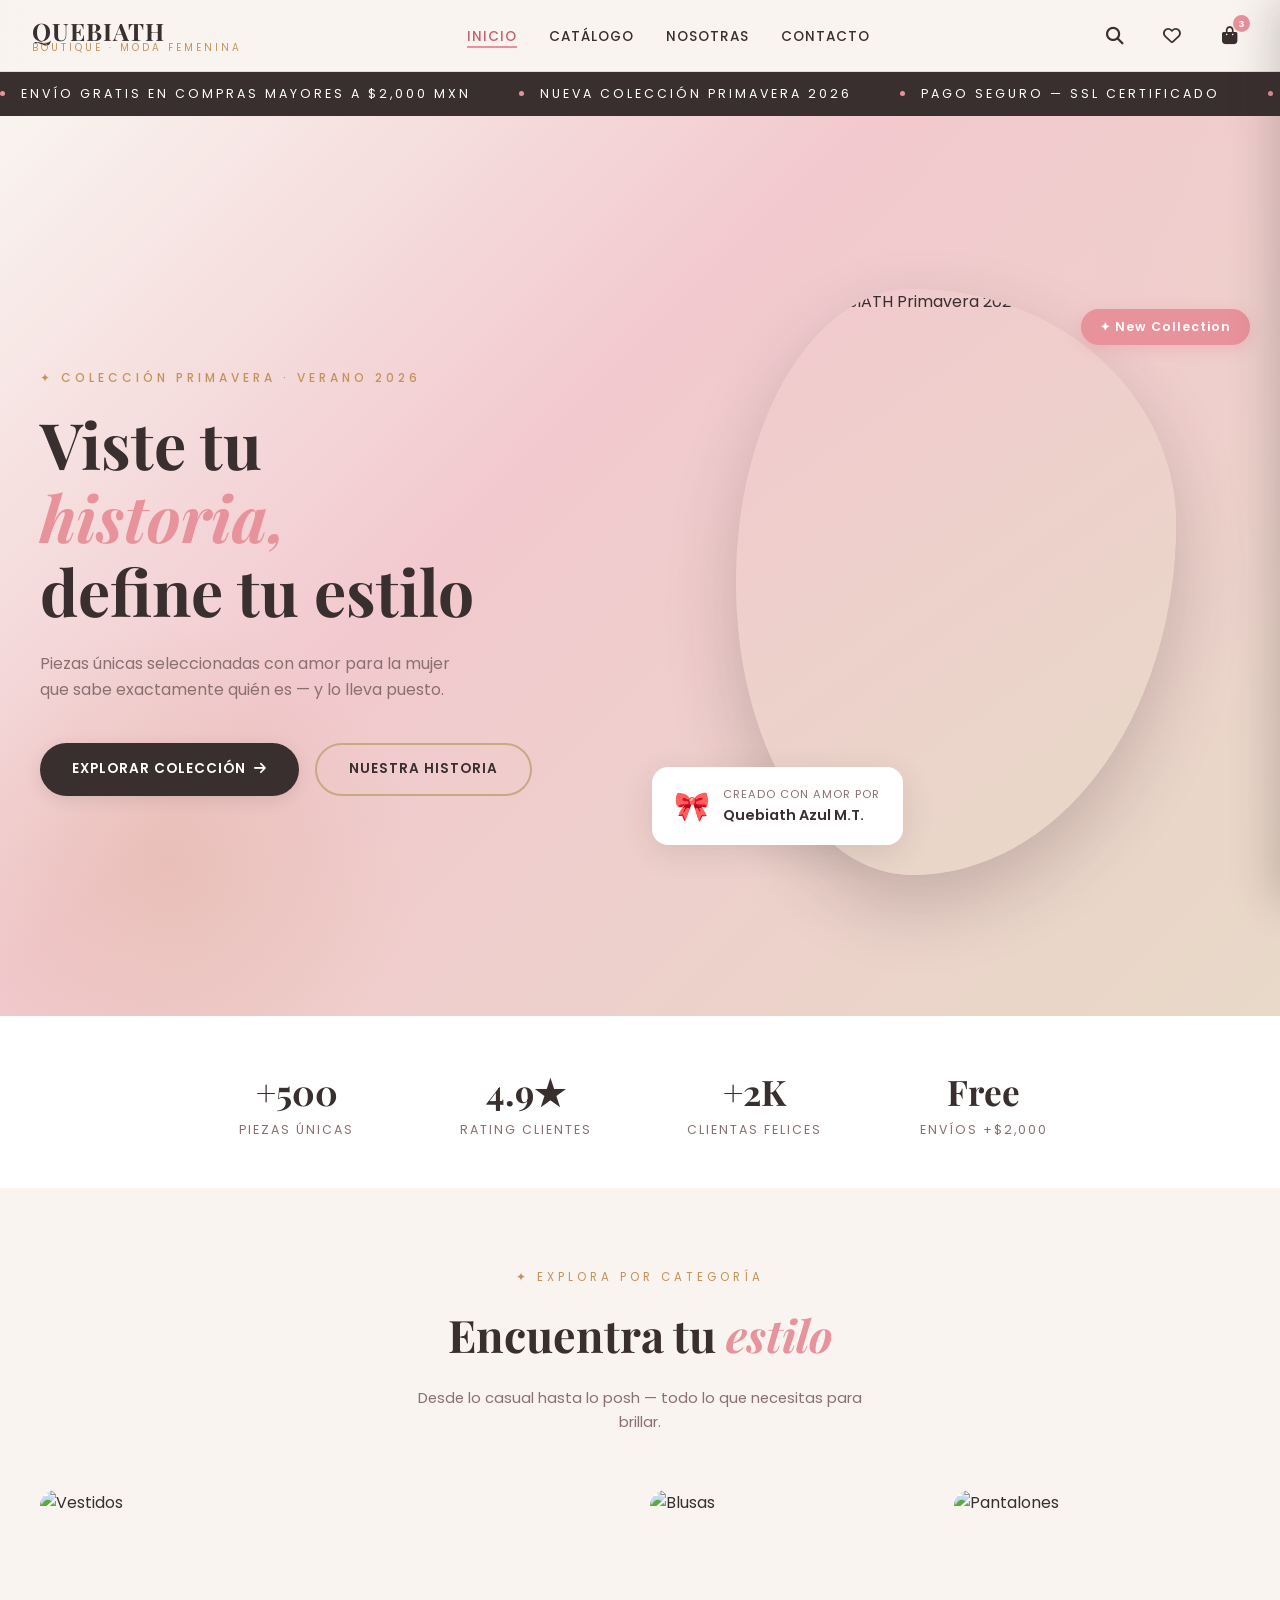
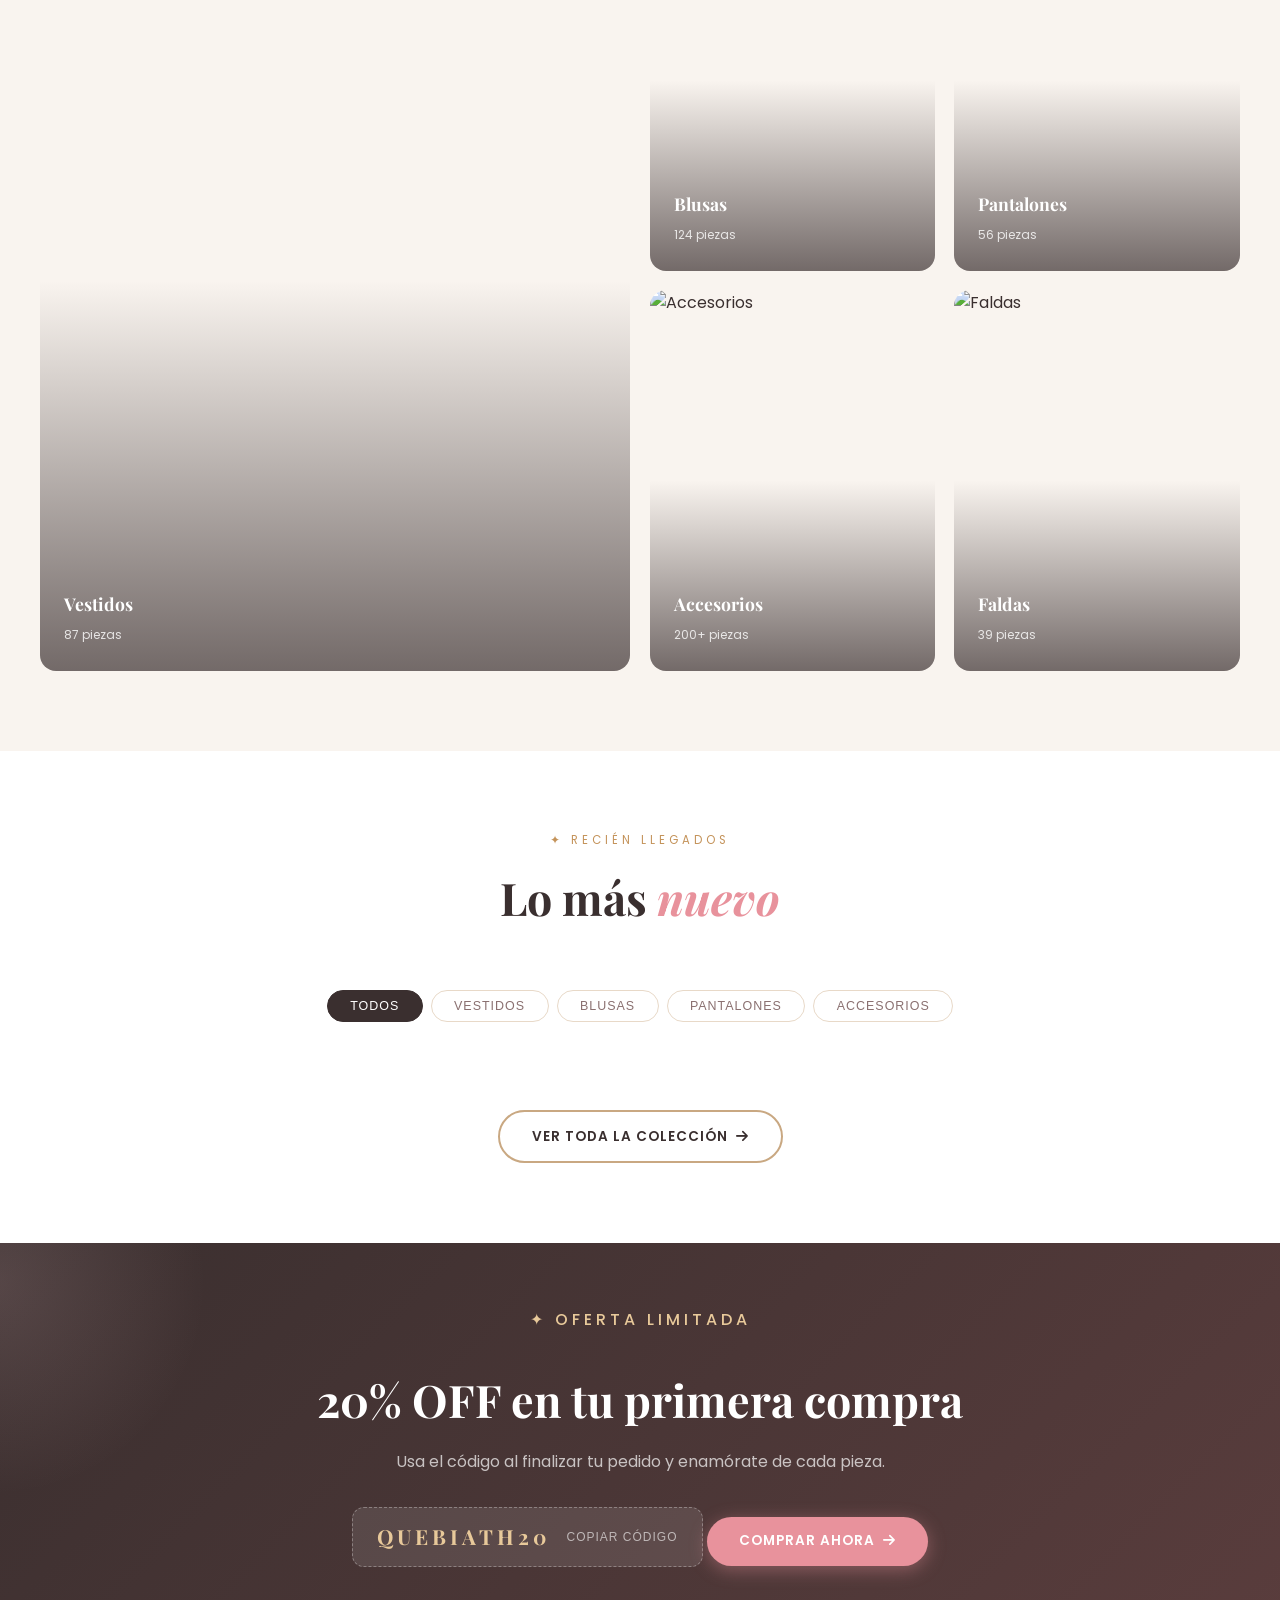
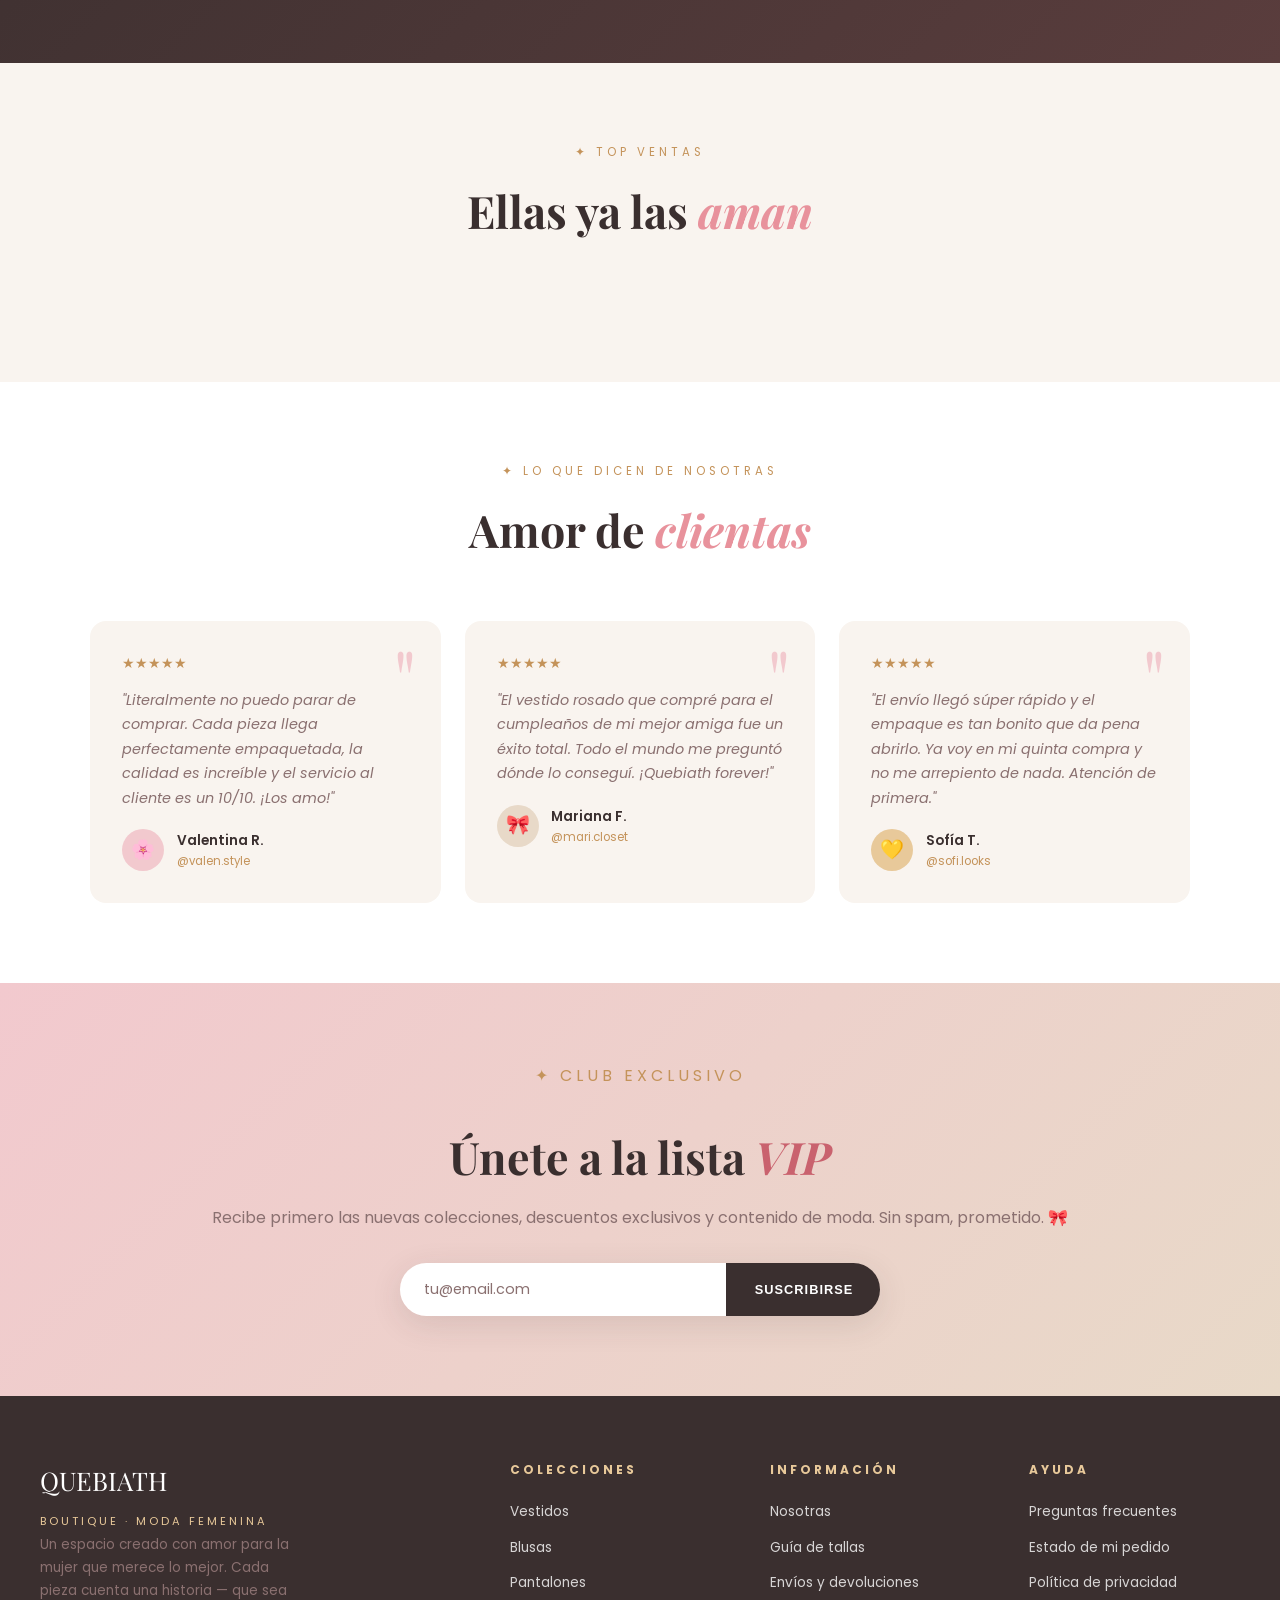
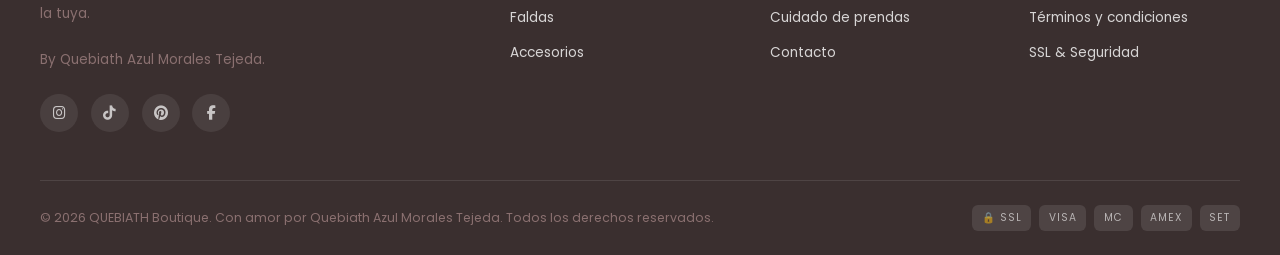
==== commit 24cd1878: "Add files via upload" ====
--- a/index.html
+++ b/index.html
@@ -138,31 +138,31 @@
   </div>
   <div class="categories-grid container">
     <div class="category-card" onclick="window.location='pages/catalogo.html'">
-      <img src="https://images.unsplash.com/photo-1515886657613-9f3515b0c78f?w=700&q=80" alt="Vestidos" class="category-img">
+      <img src="https://images.unsplash.com/photo-1632262049811-86d23941618b?q=80&w=656" alt="Vestidos" class="category-img">
       <div class="category-overlay"></div>
       <div class="category-info"><h3>Vestidos</h3><span>87 piezas</span></div>
       <div class="category-arrow"><i class="fa-solid fa-arrow-right"></i></div>
     </div>
     <div class="category-card" onclick="window.location='pages/catalogo.html'">
-      <img src="https://images.unsplash.com/photo-1554412933-514a83d2f3cd?w=400&q=80" alt="Blusas" class="category-img">
+      <img src="https://plus.unsplash.com/premium_photo-1678218594563-9fe0d16c6838?q=80&w=687" alt="Blusas" class="category-img">
       <div class="category-overlay"></div>
       <div class="category-info"><h3>Blusas</h3><span>124 piezas</span></div>
       <div class="category-arrow"><i class="fa-solid fa-arrow-right"></i></div>
     </div>
     <div class="category-card" onclick="window.location='pages/catalogo.html'">
-      <img src="https://images.unsplash.com/photo-1487222477894-8943e31ef7b2?w=400&q=80" alt="Pantalones" class="category-img">
+      <img src="https://plus.unsplash.com/premium_photo-1674828601362-afb73c907ebe?q=80&w=753" alt="Pantalones" class="category-img">
       <div class="category-overlay"></div>
       <div class="category-info"><h3>Pantalones</h3><span>56 piezas</span></div>
       <div class="category-arrow"><i class="fa-solid fa-arrow-right"></i></div>
     </div>
     <div class="category-card" onclick="window.location='pages/catalogo.html'">
-      <img src="https://images.unsplash.com/photo-1585487000160-6ebcfceb0d03?w=400&q=80" alt="Accesorios" class="category-img">
+      <img src="https://plus.unsplash.com/premium_photo-1709033404514-c3953af680b4?q=80&w=687" alt="Accesorios" class="category-img">
       <div class="category-overlay"></div>
       <div class="category-info"><h3>Accesorios</h3><span>200+ piezas</span></div>
       <div class="category-arrow"><i class="fa-solid fa-arrow-right"></i></div>
     </div>
     <div class="category-card" onclick="window.location='pages/catalogo.html'">
-      <img src="https://images.unsplash.com/photo-1539109136881-3be0616acf4b?w=400&q=80" alt="Faldas" class="category-img">
+      <img src="https://plus.unsplash.com/premium_photo-1674129670339-554be9059cf4?w=600" alt="Faldas" class="category-img">
       <div class="category-overlay"></div>
       <div class="category-info"><h3>Faldas</h3><span>39 piezas</span></div>
       <div class="category-arrow"><i class="fa-solid fa-arrow-right"></i></div>
--- a/css/style.css
+++ b/css/style.css
@@ -0,0 +1,565 @@
+/* =============================================
+   QUEBIATH - Tienda Boutique
+   CSS Global | Paleta Beige, Blanco & Fresa
+   ============================================= */
+
+@import url('https://fonts.googleapis.com/css2?family=Playfair+Display:ital,wght@0,400;0,600;0,700;1,400&family=Poppins:wght@300;400;500;600&family=Cormorant+Garamond:ital,wght@0,400;0,600;1,400&display=swap');
+
+:root {
+  --cream:       #F9F4EF;
+  --beige:       #E8D9C8;
+  --beige-dark:  #C9A882;
+  --blush:       #F2C9CE;
+  --rose:        #E8929C;
+  --rose-dark:   #C9626E;
+  --white:       #FFFFFF;
+  --charcoal:    #3A2F2F;
+  --muted:       #8A7070;
+  --gold:        #C4935A;
+  --gold-light:  #E8C99A;
+  --shadow:      rgba(58, 47, 47, 0.12);
+  --shadow-deep: rgba(58, 47, 47, 0.22);
+  --radius:      16px;
+  --radius-sm:   8px;
+  --transition:  all 0.35s cubic-bezier(0.4, 0, 0.2, 1);
+}
+
+/* ---- Reset & Base ---- */
+*, *::before, *::after { box-sizing: border-box; margin: 0; padding: 0; }
+html { scroll-behavior: smooth; font-size: 16px; }
+body {
+  font-family: 'Poppins', sans-serif;
+  background: var(--cream);
+  color: var(--charcoal);
+  line-height: 1.6;
+  overflow-x: hidden;
+}
+img { max-width: 100%; display: block; }
+a { text-decoration: none; color: inherit; }
+ul { list-style: none; }
+button { cursor: pointer; border: none; outline: none; background: none; }
+input, select, textarea { font-family: inherit; }
+
+/* ---- Typography ---- */
+h1, h2, h3, h4 { font-family: 'Playfair Display', serif; }
+h1 { font-size: clamp(2.2rem, 5vw, 4rem); line-height: 1.15; }
+h2 { font-size: clamp(1.6rem, 3.5vw, 2.8rem); }
+h3 { font-size: clamp(1.1rem, 2.5vw, 1.6rem); }
+p { font-size: 0.95rem; color: var(--muted); }
+
+/* ---- Scrollbar ---- */
+::-webkit-scrollbar { width: 6px; }
+::-webkit-scrollbar-track { background: var(--cream); }
+::-webkit-scrollbar-thumb { background: var(--beige-dark); border-radius: 3px; }
+
+/* ============================================
+   NAVBAR
+   ============================================ */
+.navbar {
+  position: fixed; top: 0; left: 0; right: 0; z-index: 1000;
+  display: flex; align-items: center; justify-content: space-between;
+  padding: 0 2rem;
+  height: 72px;
+  background: rgba(249, 244, 239, 0.92);
+  backdrop-filter: blur(16px);
+  border-bottom: 1px solid var(--beige);
+  transition: var(--transition);
+}
+.navbar.scrolled {
+  box-shadow: 0 4px 24px var(--shadow);
+  height: 64px;
+}
+.nav-logo {
+  display: flex; flex-direction: column; line-height: 1;
+}
+.nav-logo .brand { font-family: 'Playfair Display', serif; font-size: 1.5rem; font-weight: 700; color: var(--charcoal); letter-spacing: 1px; }
+.nav-logo .tagline { font-size: 0.62rem; letter-spacing: 3px; text-transform: uppercase; color: var(--gold); }
+
+.nav-links { display: flex; gap: 2rem; }
+.nav-links a { font-size: 0.85rem; font-weight: 500; letter-spacing: 1px; text-transform: uppercase; color: var(--charcoal); position: relative; padding-bottom: 2px; transition: color 0.25s; }
+.nav-links a::after { content: ''; position: absolute; bottom: 0; left: 0; width: 0; height: 1.5px; background: var(--rose); transition: width 0.3s; }
+.nav-links a:hover { color: var(--rose-dark); }
+.nav-links a:hover::after, .nav-links a.active::after { width: 100%; }
+.nav-links a.active { color: var(--rose-dark); }
+
+.nav-icons { display: flex; gap: 1.2rem; align-items: center; }
+.nav-icon-btn { width: 38px; height: 38px; border-radius: 50%; display: flex; align-items: center; justify-content: center; transition: var(--transition); color: var(--charcoal); font-size: 1.1rem; position: relative; }
+.nav-icon-btn:hover { background: var(--blush); color: var(--rose-dark); }
+.cart-count { position: absolute; top: -2px; right: -2px; background: var(--rose); color: white; font-size: 0.62rem; width: 17px; height: 17px; border-radius: 50%; display: flex; align-items: center; justify-content: center; font-weight: 600; }
+
+.hamburger { display: none; flex-direction: column; gap: 4px; padding: 6px; }
+.hamburger span { width: 22px; height: 2px; background: var(--charcoal); border-radius: 2px; transition: var(--transition); }
+
+/* Mobile Nav */
+.mobile-menu {
+  display: none; position: fixed; top: 72px; left: 0; right: 0; bottom: 0;
+  background: rgba(249, 244, 239, 0.98); z-index: 999;
+  flex-direction: column; align-items: center; justify-content: center; gap: 2rem;
+  backdrop-filter: blur(20px);
+}
+.mobile-menu.open { display: flex; }
+.mobile-menu a { font-family: 'Playfair Display', serif; font-size: 2rem; color: var(--charcoal); transition: color 0.25s; }
+.mobile-menu a:hover { color: var(--rose); }
+
+/* ============================================
+   HERO
+   ============================================ */
+.hero {
+  min-height: 100vh;
+  display: flex; align-items: center;
+  padding: 6rem 2rem 4rem;
+  position: relative;
+  overflow: hidden;
+}
+.hero-bg {
+  position: absolute; inset: 0; z-index: 0;
+  background: linear-gradient(135deg, var(--cream) 0%, var(--blush) 40%, var(--beige) 100%);
+}
+.hero-shape {
+  position: absolute; right: -100px; top: -80px;
+  width: 700px; height: 700px; border-radius: 50%;
+  background: radial-gradient(circle, rgba(242,201,206,0.45) 0%, transparent 70%);
+  z-index: 0;
+}
+.hero-shape2 {
+  position: absolute; left: -80px; bottom: -100px;
+  width: 500px; height: 500px; border-radius: 50%;
+  background: radial-gradient(circle, rgba(196,147,90,0.18) 0%, transparent 70%);
+  z-index: 0;
+}
+.hero-content { position: relative; z-index: 1; max-width: 1200px; margin: 0 auto; width: 100%; display: grid; grid-template-columns: 1fr 1fr; gap: 4rem; align-items: center; }
+.hero-text { }
+.hero-eyebrow { font-size: 0.75rem; letter-spacing: 4px; text-transform: uppercase; color: var(--gold); margin-bottom: 1.2rem; font-weight: 500; }
+.hero-title { color: var(--charcoal); margin-bottom: 1.5rem; }
+.hero-title span { color: var(--rose); font-style: italic; }
+.hero-desc { font-size: 1rem; max-width: 420px; margin-bottom: 2.5rem; color: var(--muted); }
+.hero-actions { display: flex; gap: 1rem; flex-wrap: wrap; }
+.hero-img-wrap { position: relative; }
+.hero-img-frame {
+  border-radius: 40% 60% 60% 40% / 50% 40% 60% 50%;
+  overflow: hidden; aspect-ratio: 3/4; max-width: 440px; margin: 0 auto;
+  background: linear-gradient(145deg, var(--blush), var(--beige));
+  box-shadow: 0 30px 70px var(--shadow-deep);
+}
+.hero-img-frame img { width: 100%; height: 100%; object-fit: cover; }
+.hero-badge {
+  position: absolute; bottom: 30px; left: -20px;
+  background: white; border-radius: var(--radius); padding: 1rem 1.4rem;
+  box-shadow: 0 8px 32px var(--shadow);
+  display: flex; align-items: center; gap: 0.8rem;
+}
+.hero-badge-icon { font-size: 1.8rem; }
+.hero-badge-text .label { font-size: 0.7rem; color: var(--muted); text-transform: uppercase; letter-spacing: 1px; }
+.hero-badge-text .value { font-weight: 600; font-size: 0.9rem; color: var(--charcoal); }
+.hero-floating-tag {
+  position: absolute; top: 20px; right: -10px;
+  background: var(--rose); color: white; border-radius: 30px; padding: 0.5rem 1.2rem;
+  font-size: 0.78rem; font-weight: 600; letter-spacing: 1px;
+  box-shadow: 0 4px 16px rgba(232,146,156,0.4);
+  animation: floatTag 3s ease-in-out infinite;
+}
+@keyframes floatTag { 0%,100%{transform:translateY(0)} 50%{transform:translateY(-8px)} }
+
+/* ============================================
+   BUTTONS
+   ============================================ */
+.btn { display: inline-flex; align-items: center; gap: 0.5rem; padding: 0.85rem 2rem; border-radius: 50px; font-size: 0.85rem; font-weight: 600; letter-spacing: 1px; text-transform: uppercase; transition: var(--transition); }
+.btn-primary { background: var(--charcoal); color: white; box-shadow: 0 4px 16px var(--shadow); }
+.btn-primary:hover { background: var(--rose-dark); box-shadow: 0 8px 24px rgba(201,98,110,0.35); transform: translateY(-2px); }
+.btn-outline { background: transparent; color: var(--charcoal); border: 2px solid var(--beige-dark); }
+.btn-outline:hover { border-color: var(--rose); color: var(--rose-dark); background: var(--blush); transform: translateY(-2px); }
+.btn-rose { background: var(--rose); color: white; box-shadow: 0 4px 18px rgba(232,146,156,0.4); }
+.btn-rose:hover { background: var(--rose-dark); box-shadow: 0 8px 24px rgba(201,98,110,0.45); transform: translateY(-2px); }
+.btn-gold { background: var(--gold); color: white; box-shadow: 0 4px 16px rgba(196,147,90,0.35); }
+.btn-gold:hover { background: #a8794a; transform: translateY(-2px); }
+.btn-sm { padding: 0.6rem 1.4rem; font-size: 0.78rem; }
+.btn-full { width: 100%; justify-content: center; }
+.btn-icon { width: 42px; height: 42px; padding: 0; border-radius: 50%; justify-content: center; }
+
+/* ============================================
+   SECTION LAYOUTS
+   ============================================ */
+section { padding: 5rem 2rem; }
+.section-header { text-align: center; margin-bottom: 3.5rem; }
+.section-eyebrow { font-size: 0.72rem; letter-spacing: 4px; text-transform: uppercase; color: var(--gold); margin-bottom: 0.8rem; }
+.section-title { color: var(--charcoal); margin-bottom: 1rem; }
+.section-title span { color: var(--rose); font-style: italic; }
+.section-desc { max-width: 480px; margin: 0 auto; font-size: 0.92rem; }
+.container { max-width: 1200px; margin: 0 auto; }
+
+/* ============================================
+   MARQUEE BANNER
+   ============================================ */
+.marquee-banner { background: var(--charcoal); color: white; padding: 0.75rem 0; overflow: hidden; }
+.marquee-track { display: flex; gap: 3rem; white-space: nowrap; animation: marquee 20s linear infinite; }
+.marquee-item { font-size: 0.78rem; letter-spacing: 3px; text-transform: uppercase; display: flex; align-items: center; gap: 1rem; }
+.marquee-item .dot { width: 5px; height: 5px; background: var(--rose); border-radius: 50%; }
+@keyframes marquee { 0%{transform:translateX(0)} 100%{transform:translateX(-50%)} }
+
+/* ============================================
+   CATEGORIES
+   ============================================ */
+.categories-grid { display: grid; grid-template-columns: repeat(4, 1fr); gap: 1.2rem; max-width: 1200px; margin: 0 auto; }
+.category-card { position: relative; border-radius: var(--radius); overflow: hidden; aspect-ratio: 3/4; cursor: pointer; group; }
+.category-card:first-child { grid-column: span 2; grid-row: span 2; aspect-ratio: auto; }
+.category-img { width: 100%; height: 100%; object-fit: cover; transition: transform 0.6s ease; }
+.category-card:hover .category-img { transform: scale(1.06); }
+.category-overlay { position: absolute; inset: 0; background: linear-gradient(to top, rgba(58,47,47,0.7) 0%, transparent 50%); }
+.category-info { position: absolute; bottom: 1.5rem; left: 1.5rem; color: white; }
+.category-info h3 { font-size: 1.1rem; margin-bottom: 0.2rem; }
+.category-info span { font-size: 0.75rem; opacity: 0.8; }
+.category-arrow { position: absolute; bottom: 1.5rem; right: 1.5rem; width: 36px; height: 36px; background: white; border-radius: 50%; display: flex; align-items: center; justify-content: center; opacity: 0; transform: translateX(10px); transition: var(--transition); color: var(--charcoal); font-size: 0.85rem; }
+.category-card:hover .category-arrow { opacity: 1; transform: translateX(0); }
+
+/* ============================================
+   PRODUCTS GRID
+   ============================================ */
+.products-grid { display: grid; grid-template-columns: repeat(auto-fill, minmax(260px, 1fr)); gap: 1.8rem; max-width: 1200px; margin: 0 auto; }
+.product-card { background: white; border-radius: var(--radius); overflow: hidden; box-shadow: 0 2px 16px var(--shadow); transition: var(--transition); position: relative; }
+.product-card:hover { box-shadow: 0 12px 40px var(--shadow-deep); transform: translateY(-6px); }
+.product-img-wrap { position: relative; aspect-ratio: 3/4; overflow: hidden; background: var(--beige); }
+.product-img { width: 100%; height: 100%; object-fit: cover; transition: transform 0.5s ease; }
+.product-card:hover .product-img { transform: scale(1.05); }
+.product-img-wrap .product-alt { position: absolute; inset: 0; opacity: 0; transition: opacity 0.4s; object-fit: cover; width: 100%; height: 100%; }
+.product-card:hover .product-img-wrap .product-alt { opacity: 1; }
+.product-badge { position: absolute; top: 12px; left: 12px; padding: 0.3rem 0.8rem; border-radius: 30px; font-size: 0.68rem; font-weight: 600; letter-spacing: 1px; text-transform: uppercase; }
+.badge-new { background: var(--charcoal); color: white; }
+.badge-sale { background: var(--rose); color: white; }
+.badge-hot { background: var(--gold); color: white; }
+.product-wishlist { position: absolute; top: 12px; right: 12px; width: 34px; height: 34px; background: white; border-radius: 50%; display: flex; align-items: center; justify-content: center; box-shadow: 0 2px 8px var(--shadow); transition: var(--transition); font-size: 1rem; color: var(--muted); }
+.product-wishlist:hover, .product-wishlist.active { color: var(--rose); transform: scale(1.1); }
+.product-quick-add { position: absolute; bottom: 0; left: 0; right: 0; background: rgba(58,47,47,0.85); color: white; padding: 0.85rem; text-align: center; font-size: 0.78rem; letter-spacing: 2px; text-transform: uppercase; transform: translateY(100%); transition: var(--transition); backdrop-filter: blur(4px); }
+.product-card:hover .product-quick-add { transform: translateY(0); }
+.product-info { padding: 1.2rem; }
+.product-brand { font-size: 0.68rem; letter-spacing: 2px; text-transform: uppercase; color: var(--gold); margin-bottom: 0.3rem; }
+.product-name { font-family: 'Playfair Display', serif; font-size: 1rem; color: var(--charcoal); margin-bottom: 0.4rem; font-weight: 600; }
+.product-colors { display: flex; gap: 5px; margin-bottom: 0.6rem; }
+.color-dot { width: 12px; height: 12px; border-radius: 50%; border: 1.5px solid rgba(255,255,255,0.6); cursor: pointer; transition: transform 0.2s; }
+.color-dot:hover { transform: scale(1.3); }
+.product-price { display: flex; gap: 0.6rem; align-items: baseline; }
+.price-current { font-weight: 600; font-size: 1rem; color: var(--charcoal); }
+.price-original { font-size: 0.82rem; color: var(--muted); text-decoration: line-through; }
+.price-discount { font-size: 0.72rem; color: var(--rose); font-weight: 600; }
+
+/* -------- Product filter tabs -------- */
+.filter-tabs { display: flex; gap: 0.5rem; justify-content: center; flex-wrap: wrap; margin-bottom: 2.5rem; }
+.filter-tab { padding: 0.5rem 1.4rem; border-radius: 50px; font-size: 0.78rem; font-weight: 500; letter-spacing: 1px; text-transform: uppercase; cursor: pointer; border: 1.5px solid var(--beige); background: white; color: var(--muted); transition: var(--transition); }
+.filter-tab:hover, .filter-tab.active { background: var(--charcoal); color: white; border-color: var(--charcoal); }
+
+/* ============================================
+   PROMO BANNER
+   ============================================ */
+.promo-banner { background: linear-gradient(135deg, var(--charcoal) 0%, #5A3D3D 100%); padding: 4rem 2rem; text-align: center; position: relative; overflow: hidden; }
+.promo-banner::before { content: ''; position: absolute; top: -50%; left: -20%; width: 500px; height: 500px; background: radial-gradient(circle, rgba(242,201,206,0.15) 0%, transparent 60%); pointer-events: none; }
+.promo-banner h2 { color: white; margin-bottom: 0.8rem; }
+.promo-banner p { color: rgba(255,255,255,0.7); margin-bottom: 2rem; font-size: 1rem; }
+.promo-code { display: inline-flex; align-items: center; gap: 1rem; background: rgba(255,255,255,0.1); border: 1.5px dashed rgba(255,255,255,0.3); border-radius: 12px; padding: 0.8rem 1.5rem; margin-bottom: 2rem; }
+.promo-code span { color: var(--gold-light); font-size: 1.3rem; font-weight: 700; letter-spacing: 4px; font-family: 'Playfair Display', serif; }
+.promo-code button { color: rgba(255,255,255,0.6); font-size: 0.75rem; letter-spacing: 1px; text-transform: uppercase; transition: color 0.2s; }
+.promo-code button:hover { color: white; }
+
+/* ============================================
+   TESTIMONIALS
+   ============================================ */
+.testimonials { background: white; }
+.testimonials-grid { display: grid; grid-template-columns: repeat(3, 1fr); gap: 1.5rem; max-width: 1100px; margin: 0 auto; }
+.testimonial-card { background: var(--cream); border-radius: var(--radius); padding: 2rem; position: relative; }
+.testimonial-card::before { content: '"'; position: absolute; top: 1rem; right: 1.5rem; font-size: 5rem; font-family: 'Playfair Display', serif; color: var(--blush); line-height: 1; }
+.stars { display: flex; gap: 2px; color: var(--gold); font-size: 0.85rem; margin-bottom: 0.8rem; }
+.testimonial-text { font-size: 0.9rem; color: var(--muted); font-style: italic; margin-bottom: 1.2rem; line-height: 1.7; }
+.testimonial-author { display: flex; align-items: center; gap: 0.8rem; }
+.author-avatar { width: 42px; height: 42px; border-radius: 50%; object-fit: cover; background: var(--blush); }
+.author-name { font-size: 0.85rem; font-weight: 600; color: var(--charcoal); }
+.author-handle { font-size: 0.72rem; color: var(--gold); }
+
+/* ============================================
+   NEWSLETTER
+   ============================================ */
+.newsletter { background: linear-gradient(135deg, var(--blush) 0%, var(--beige) 100%); padding: 5rem 2rem; text-align: center; }
+.newsletter h2 { margin-bottom: 0.8rem; }
+.newsletter p { margin-bottom: 2rem; font-size: 1rem; }
+.newsletter-form { display: flex; max-width: 480px; margin: 0 auto; gap: 0; box-shadow: 0 8px 32px var(--shadow); border-radius: 50px; overflow: hidden; }
+.newsletter-form input { flex: 1; padding: 1rem 1.5rem; border: none; background: white; font-size: 0.9rem; outline: none; color: var(--charcoal); }
+.newsletter-form input::placeholder { color: var(--muted); }
+.newsletter-form button { padding: 1rem 1.8rem; background: var(--charcoal); color: white; font-size: 0.8rem; font-weight: 600; letter-spacing: 1px; text-transform: uppercase; transition: background 0.3s; white-space: nowrap; }
+.newsletter-form button:hover { background: var(--rose-dark); }
+
+/* ============================================
+   FOOTER
+   ============================================ */
+.footer { background: var(--charcoal); color: rgba(255,255,255,0.8); padding: 4rem 2rem 1.5rem; }
+.footer-grid { display: grid; grid-template-columns: 2fr 1fr 1fr 1fr; gap: 3rem; max-width: 1200px; margin: 0 auto; padding-bottom: 3rem; border-bottom: 1px solid rgba(255,255,255,0.1); }
+.footer-brand .brand { font-family: 'Playfair Display', serif; font-size: 1.6rem; color: white; display: block; margin-bottom: 0.4rem; }
+.footer-brand .tagline { font-size: 0.7rem; letter-spacing: 3px; text-transform: uppercase; color: var(--gold-light); margin-bottom: 1rem; }
+.footer-brand p { font-size: 0.85rem; line-height: 1.7; max-width: 260px; }
+.footer-socials { display: flex; gap: 0.8rem; margin-top: 1.4rem; }
+.social-btn { width: 38px; height: 38px; border-radius: 50%; background: rgba(255,255,255,0.08); display: flex; align-items: center; justify-content: center; transition: var(--transition); color: rgba(255,255,255,0.7); font-size: 0.9rem; }
+.social-btn:hover { background: var(--rose); color: white; transform: translateY(-3px); }
+.footer-col h4 { font-family: 'Poppins', sans-serif; font-size: 0.75rem; letter-spacing: 3px; text-transform: uppercase; color: var(--gold-light); margin-bottom: 1.2rem; }
+.footer-col ul { display: flex; flex-direction: column; gap: 0.6rem; }
+.footer-col ul li a { font-size: 0.85rem; transition: color 0.2s; }
+.footer-col ul li a:hover { color: var(--rose); padding-left: 4px; }
+.footer-bottom { display: flex; justify-content: space-between; align-items: center; padding-top: 1.5rem; max-width: 1200px; margin: 0 auto; flex-wrap: wrap; gap: 1rem; }
+.footer-bottom p { font-size: 0.78rem; }
+.footer-payments { display: flex; gap: 0.5rem; align-items: center; }
+.payment-badge { background: rgba(255,255,255,0.1); border-radius: 6px; padding: 0.3rem 0.6rem; font-size: 0.65rem; letter-spacing: 1px; text-transform: uppercase; color: rgba(255,255,255,0.6); }
+
+/* ============================================
+   CART SIDEBAR
+   ============================================ */
+.cart-overlay { position: fixed; inset: 0; background: rgba(58,47,47,0.5); z-index: 1100; opacity: 0; pointer-events: none; transition: opacity 0.35s; }
+.cart-overlay.open { opacity: 1; pointer-events: all; }
+.cart-sidebar { position: fixed; top: 0; right: -420px; bottom: 0; width: 420px; max-width: 100vw; background: white; z-index: 1101; box-shadow: -8px 0 40px var(--shadow-deep); transition: right 0.4s cubic-bezier(0.4,0,0.2,1); display: flex; flex-direction: column; }
+.cart-sidebar.open { right: 0; }
+.cart-header { display: flex; justify-content: space-between; align-items: center; padding: 1.5rem; border-bottom: 1px solid var(--beige); }
+.cart-header h3 { font-family: 'Playfair Display', serif; font-size: 1.3rem; }
+.cart-close { width: 36px; height: 36px; border-radius: 50%; display: flex; align-items: center; justify-content: center; transition: var(--transition); color: var(--muted); font-size: 1.1rem; }
+.cart-close:hover { background: var(--blush); color: var(--rose-dark); }
+.cart-items { flex: 1; overflow-y: auto; padding: 1rem 1.5rem; display: flex; flex-direction: column; gap: 1rem; }
+.cart-item { display: flex; gap: 1rem; align-items: flex-start; padding: 0.8rem; border-radius: var(--radius-sm); background: var(--cream); }
+.cart-item-img { width: 70px; height: 85px; border-radius: 8px; object-fit: cover; background: var(--beige); flex-shrink: 0; }
+.cart-item-info { flex: 1; }
+.cart-item-name { font-weight: 600; font-size: 0.88rem; color: var(--charcoal); margin-bottom: 0.2rem; }
+.cart-item-variant { font-size: 0.72rem; color: var(--muted); margin-bottom: 0.5rem; }
+.cart-item-controls { display: flex; align-items: center; gap: 0.5rem; }
+.qty-btn { width: 26px; height: 26px; border-radius: 50%; background: white; display: flex; align-items: center; justify-content: center; font-size: 0.9rem; color: var(--charcoal); border: 1.5px solid var(--beige); transition: var(--transition); }
+.qty-btn:hover { border-color: var(--rose); color: var(--rose); }
+.qty-num { font-size: 0.85rem; font-weight: 600; min-width: 24px; text-align: center; }
+.cart-item-price { font-weight: 700; font-size: 0.92rem; color: var(--charcoal); }
+.cart-item-remove { color: var(--muted); font-size: 0.75rem; cursor: pointer; transition: color 0.2s; margin-left: auto; }
+.cart-item-remove:hover { color: var(--rose); }
+.cart-footer { padding: 1.5rem; border-top: 1px solid var(--beige); }
+.cart-subtotal { display: flex; justify-content: space-between; margin-bottom: 0.5rem; font-size: 0.88rem; }
+.cart-subtotal .label { color: var(--muted); }
+.cart-subtotal .value { font-weight: 700; color: var(--charcoal); }
+.cart-total { display: flex; justify-content: space-between; margin-bottom: 1.5rem; font-size: 1rem; border-top: 1px solid var(--beige); padding-top: 0.8rem; }
+.cart-total .label { font-weight: 600; }
+.cart-total .value { font-weight: 700; font-size: 1.1rem; color: var(--rose-dark); }
+
+/* ============================================
+   PAGE HERO (internas)
+   ============================================ */
+.page-hero { padding: 8rem 2rem 3rem; text-align: center; background: linear-gradient(135deg, var(--cream), var(--blush)); border-bottom: 1px solid var(--beige); }
+.breadcrumb { display: flex; gap: 0.5rem; align-items: center; justify-content: center; font-size: 0.78rem; color: var(--muted); margin-bottom: 1rem; }
+.breadcrumb a { color: var(--gold); }
+.breadcrumb span { }
+
+/* ============================================
+   PRODUCT DETAIL PAGE
+   ============================================ */
+.product-detail { max-width: 1200px; margin: 0 auto; padding: 3rem 2rem; display: grid; grid-template-columns: 1fr 1fr; gap: 4rem; align-items: start; }
+.product-gallery { position: sticky; top: 90px; }
+.gallery-main { border-radius: var(--radius); overflow: hidden; aspect-ratio: 3/4; background: var(--beige); margin-bottom: 1rem; }
+.gallery-main img { width: 100%; height: 100%; object-fit: cover; }
+.gallery-thumbs { display: flex; gap: 0.6rem; }
+.gallery-thumb { width: 72px; height: 90px; border-radius: 8px; overflow: hidden; cursor: pointer; border: 2px solid transparent; transition: border-color 0.25s; background: var(--beige); }
+.gallery-thumb.active { border-color: var(--rose); }
+.gallery-thumb img { width: 100%; height: 100%; object-fit: cover; }
+.detail-info { }
+.detail-brand { font-size: 0.7rem; letter-spacing: 3px; text-transform: uppercase; color: var(--gold); margin-bottom: 0.5rem; }
+.detail-title { color: var(--charcoal); margin-bottom: 0.8rem; }
+.detail-rating { display: flex; gap: 0.3rem; align-items: center; font-size: 0.85rem; margin-bottom: 1.2rem; }
+.detail-rating .stars { color: var(--gold); }
+.detail-rating .count { color: var(--muted); margin-left: 0.3rem; }
+.detail-price-wrap { display: flex; gap: 1rem; align-items: baseline; margin-bottom: 1.5rem; }
+.detail-price { font-size: 1.8rem; font-weight: 700; color: var(--charcoal); font-family: 'Playfair Display', serif; }
+.detail-original-price { font-size: 1rem; color: var(--muted); text-decoration: line-through; }
+.detail-discount-badge { background: var(--rose); color: white; padding: 0.2rem 0.7rem; border-radius: 20px; font-size: 0.72rem; font-weight: 600; }
+.detail-desc { font-size: 0.92rem; line-height: 1.8; color: var(--muted); margin-bottom: 1.8rem; border-bottom: 1px solid var(--beige); padding-bottom: 1.8rem; }
+.detail-option-label { font-size: 0.8rem; font-weight: 600; text-transform: uppercase; letter-spacing: 1px; color: var(--charcoal); margin-bottom: 0.6rem; display: block; }
+.size-options { display: flex; gap: 0.5rem; flex-wrap: wrap; margin-bottom: 1.2rem; }
+.size-btn { width: 44px; height: 44px; border-radius: 8px; border: 1.5px solid var(--beige); background: white; font-size: 0.82rem; font-weight: 500; color: var(--charcoal); cursor: pointer; transition: var(--transition); display: flex; align-items: center; justify-content: center; }
+.size-btn:hover, .size-btn.active { border-color: var(--rose); background: var(--rose); color: white; }
+.size-btn.disabled { opacity: 0.35; cursor: not-allowed; }
+.color-options { display: flex; gap: 0.6rem; margin-bottom: 1.5rem; }
+.color-option { width: 36px; height: 36px; border-radius: 50%; cursor: pointer; border: 3px solid transparent; transition: var(--transition); }
+.color-option.active { border-color: var(--charcoal); box-shadow: 0 0 0 3px white inset; }
+.qty-selector { display: flex; align-items: center; gap: 1rem; margin-bottom: 2rem; }
+.qty-control { display: flex; align-items: center; gap: 0; border: 1.5px solid var(--beige); border-radius: 50px; overflow: hidden; }
+.qty-mod { width: 40px; height: 40px; display: flex; align-items: center; justify-content: center; font-size: 1.1rem; transition: var(--transition); color: var(--charcoal); }
+.qty-mod:hover { background: var(--blush); color: var(--rose-dark); }
+.qty-display { width: 44px; text-align: center; font-weight: 600; font-size: 0.95rem; border-left: 1.5px solid var(--beige); border-right: 1.5px solid var(--beige); height: 40px; display: flex; align-items: center; justify-content: center; }
+.detail-actions { display: flex; gap: 1rem; margin-bottom: 2rem; }
+.detail-actions .btn-primary { flex: 1; }
+.wishlist-btn { width: 52px; height: 52px; border: 1.5px solid var(--beige); border-radius: 50%; display: flex; align-items: center; justify-content: center; font-size: 1.2rem; color: var(--muted); transition: var(--transition); flex-shrink: 0; }
+.wishlist-btn:hover, .wishlist-btn.active { border-color: var(--rose); color: var(--rose); background: var(--blush); }
+.detail-badges { display: flex; gap: 1rem; flex-wrap: wrap; }
+.detail-badge-item { display: flex; align-items: center; gap: 0.4rem; font-size: 0.75rem; color: var(--muted); }
+.detail-badge-item i { color: var(--gold); }
+
+/* ============================================
+   CHECKOUT / CARRITO PAGE
+   ============================================ */
+.checkout-layout { max-width: 1100px; margin: 0 auto; padding: 3rem 2rem; display: grid; grid-template-columns: 1fr 380px; gap: 3rem; align-items: start; }
+.checkout-section { background: white; border-radius: var(--radius); padding: 2rem; box-shadow: 0 2px 16px var(--shadow); margin-bottom: 1.5rem; }
+.checkout-section h3 { font-family: 'Playfair Display', serif; font-size: 1.2rem; margin-bottom: 1.5rem; padding-bottom: 0.8rem; border-bottom: 1px solid var(--beige); color: var(--charcoal); }
+.form-row { display: grid; grid-template-columns: 1fr 1fr; gap: 1rem; margin-bottom: 1rem; }
+.form-group { display: flex; flex-direction: column; gap: 0.4rem; margin-bottom: 0; }
+.form-group.full { grid-column: span 2; }
+.form-label { font-size: 0.78rem; font-weight: 600; text-transform: uppercase; letter-spacing: 0.5px; color: var(--charcoal); }
+.form-input { padding: 0.8rem 1rem; border: 1.5px solid var(--beige); border-radius: var(--radius-sm); font-size: 0.9rem; color: var(--charcoal); background: var(--cream); transition: border-color 0.25s; width: 100%; }
+.form-input:focus { outline: none; border-color: var(--rose); background: white; }
+.form-input::placeholder { color: var(--beige-dark); }
+.form-select { padding: 0.8rem 1rem; appearance: none; background-image: url("data:image/svg+xml,%3Csvg xmlns='http://www.w3.org/2000/svg' width='12' height='8' viewBox='0 0 12 8'%3E%3Cpath d='M1 1l5 5 5-5' stroke='%238A7070' stroke-width='1.5' fill='none' stroke-linecap='round'/%3E%3C/svg%3E"); background-repeat: no-repeat; background-position: right 1rem center; }
+.order-summary-card { background: white; border-radius: var(--radius); overflow: hidden; box-shadow: 0 2px 16px var(--shadow); position: sticky; top: 90px; }
+.order-summary-header { background: linear-gradient(135deg, var(--charcoal), #5A3D3D); color: white; padding: 1.5rem 2rem; }
+.order-summary-header h3 { font-family: 'Playfair Display', serif; color: white; margin: 0; }
+.order-items { padding: 1.2rem 1.5rem; border-bottom: 1px solid var(--beige); display: flex; flex-direction: column; gap: 0.8rem; max-height: 260px; overflow-y: auto; }
+.order-item { display: flex; gap: 0.8rem; align-items: center; }
+.order-item-img { width: 52px; height: 64px; border-radius: 6px; object-fit: cover; background: var(--beige); flex-shrink: 0; }
+.order-item-name { font-size: 0.83rem; font-weight: 600; color: var(--charcoal); }
+.order-item-sub { font-size: 0.72rem; color: var(--muted); }
+.order-item-price { margin-left: auto; font-size: 0.88rem; font-weight: 700; color: var(--charcoal); }
+.order-totals { padding: 1.2rem 1.5rem; }
+.order-line { display: flex; justify-content: space-between; font-size: 0.85rem; margin-bottom: 0.5rem; }
+.order-line .lbl { color: var(--muted); }
+.order-line.total { font-weight: 700; font-size: 1rem; padding-top: 0.8rem; border-top: 1.5px solid var(--beige); margin-top: 0.5rem; }
+.order-line.total .lbl { color: var(--charcoal); }
+.order-line.total .val { color: var(--rose-dark); font-size: 1.1rem; }
+.order-cta { padding: 1.2rem 1.5rem; background: var(--cream); }
+/* Promo Input */
+.promo-input-wrap { display: flex; gap: 0; border: 1.5px solid var(--beige); border-radius: var(--radius-sm); overflow: hidden; margin-bottom: 1rem; }
+.promo-input-wrap input { flex: 1; padding: 0.7rem 1rem; border: none; background: white; font-size: 0.85rem; outline: none; }
+.promo-input-wrap button { padding: 0.7rem 1.2rem; background: var(--charcoal); color: white; font-size: 0.75rem; letter-spacing: 1px; text-transform: uppercase; transition: background 0.2s; }
+.promo-input-wrap button:hover { background: var(--rose-dark); }
+/* Steps indicator */
+.steps-bar { display: flex; justify-content: center; gap: 0; max-width: 500px; margin: 0 auto 3rem; }
+.step-item { display: flex; flex-direction: column; align-items: center; flex: 1; position: relative; }
+.step-item:not(:last-child)::after { content: ''; position: absolute; top: 16px; left: 50%; right: -50%; height: 2px; background: var(--beige); z-index: 0; }
+.step-item.completed::after, .step-item.active::after { background: var(--rose); }
+.step-circle { width: 32px; height: 32px; border-radius: 50%; display: flex; align-items: center; justify-content: center; font-size: 0.78rem; font-weight: 600; z-index: 1; transition: var(--transition); }
+.step-item.pending .step-circle { background: white; border: 2px solid var(--beige); color: var(--muted); }
+.step-item.active .step-circle { background: var(--rose); border: 2px solid var(--rose); color: white; }
+.step-item.completed .step-circle { background: var(--charcoal); border: 2px solid var(--charcoal); color: white; }
+.step-label { font-size: 0.68rem; letter-spacing: 1px; text-transform: uppercase; color: var(--muted); margin-top: 0.4rem; }
+.step-item.active .step-label { color: var(--rose-dark); font-weight: 600; }
+
+/* ============================================
+   PAYMENT PAGE
+   ============================================ */
+.payment-page { max-width: 900px; margin: 0 auto; padding: 3rem 2rem; }
+.payment-card-visual { perspective: 1000px; margin-bottom: 2rem; position: relative; height: 200px; }
+.card-3d { position: absolute; width: 340px; left: 50%; transform: translateX(-50%); height: 200px; transform-style: preserve-3d; transition: transform 0.7s ease; }
+.card-3d.flipped { transform: translateX(-50%) rotateY(180deg); }
+.card-front, .card-back { position: absolute; inset: 0; backface-visibility: hidden; border-radius: 18px; padding: 1.6rem; box-shadow: 0 20px 60px rgba(58,47,47,0.3); }
+.card-front { background: linear-gradient(135deg, var(--charcoal) 0%, #7A3A4A 60%, var(--rose-dark) 100%); color: white; }
+.card-back { background: linear-gradient(135deg, #5A3D3D 0%, var(--charcoal) 100%); color: white; transform: rotateY(180deg); }
+.card-chip { width: 44px; height: 34px; background: linear-gradient(135deg, var(--gold-light), var(--gold)); border-radius: 6px; margin-bottom: 1.2rem; }
+.card-number { font-size: 1.2rem; letter-spacing: 4px; font-family: 'Courier New', monospace; margin-bottom: 1.2rem; }
+.card-meta { display: flex; justify-content: space-between; align-items: flex-end; }
+.card-label { font-size: 0.58rem; letter-spacing: 2px; text-transform: uppercase; opacity: 0.65; margin-bottom: 0.2rem; }
+.card-value { font-size: 0.88rem; font-weight: 500; letter-spacing: 1px; }
+.card-logo { font-family: 'Playfair Display', serif; font-size: 1.2rem; font-style: italic; opacity: 0.9; }
+.card-back-stripe { height: 46px; background: rgba(0,0,0,0.4); margin: 0 -1.6rem 1.2rem; }
+.card-back-cvv { background: rgba(255,255,255,0.15); border-radius: 6px; padding: 0.6rem 1rem; text-align: right; }
+.card-back-cvv .cvv-label { font-size: 0.6rem; letter-spacing: 2px; text-transform: uppercase; opacity: 0.65; margin-bottom: 0.2rem; }
+.card-back-cvv .cvv-value { font-size: 1.1rem; letter-spacing: 4px; font-family: 'Courier New', monospace; }
+.payment-methods { display: flex; gap: 0.8rem; margin-bottom: 2rem; }
+.payment-method-btn { flex: 1; padding: 1rem; border: 2px solid var(--beige); border-radius: var(--radius-sm); background: white; display: flex; flex-direction: column; align-items: center; gap: 0.4rem; cursor: pointer; transition: var(--transition); }
+.payment-method-btn.active { border-color: var(--rose); background: var(--blush); }
+.payment-method-btn i { font-size: 1.5rem; color: var(--charcoal); }
+.payment-method-btn span { font-size: 0.72rem; font-weight: 500; color: var(--muted); }
+.card-form { background: white; border-radius: var(--radius); padding: 2rem; box-shadow: 0 2px 16px var(--shadow); }
+.card-form h3 { font-family: 'Playfair Display', serif; font-size: 1.2rem; margin-bottom: 1.5rem; color: var(--charcoal); }
+.cvv-input-wrap { position: relative; }
+.cvv-eye { position: absolute; right: 12px; top: 50%; transform: translateY(-50%); color: var(--muted); cursor: pointer; font-size: 0.9rem; transition: color 0.2s; }
+.cvv-eye:hover { color: var(--rose); }
+.ssl-badge { display: flex; align-items: center; gap: 0.6rem; background: var(--cream); border: 1px solid var(--beige); border-radius: 8px; padding: 0.8rem 1rem; margin-top: 1rem; }
+.ssl-badge i { color: var(--gold); font-size: 1rem; }
+.ssl-badge p { font-size: 0.75rem; color: var(--muted); margin: 0; }
+.success-overlay { display: none; position: fixed; inset: 0; background: rgba(249,244,239,0.96); z-index: 2000; flex-direction: column; align-items: center; justify-content: center; text-align: center; padding: 2rem; backdrop-filter: blur(10px); }
+.success-overlay.show { display: flex; }
+.success-icon { width: 100px; height: 100px; border-radius: 50%; background: linear-gradient(135deg, var(--rose), var(--rose-dark)); display: flex; align-items: center; justify-content: center; font-size: 2.5rem; color: white; margin-bottom: 1.5rem; box-shadow: 0 12px 40px rgba(232,146,156,0.4); animation: popIn 0.6s cubic-bezier(0.175,0.885,0.32,1.275); }
+@keyframes popIn { 0%{transform:scale(0)} 100%{transform:scale(1)} }
+.success-overlay h2 { font-family: 'Playfair Display', serif; font-size: 2rem; margin-bottom: 0.8rem; color: var(--charcoal); }
+.success-overlay p { color: var(--muted); margin-bottom: 2rem; font-size: 0.95rem; max-width: 340px; }
+.order-number { background: white; border: 1.5px solid var(--beige); border-radius: 12px; padding: 0.8rem 1.5rem; margin-bottom: 2rem; font-size: 0.88rem; color: var(--muted); }
+.order-number strong { color: var(--rose-dark); }
+
+/* ============================================
+   ABOUT / CONTACT page
+   ============================================ */
+.about-grid { max-width: 1200px; margin: 0 auto; display: grid; grid-template-columns: 1fr 1fr; gap: 5rem; align-items: center; }
+.about-img { border-radius: var(--radius); overflow: hidden; aspect-ratio: 4/5; background: linear-gradient(145deg, var(--blush), var(--beige)); }
+.about-img img { width: 100%; height: 100%; object-fit: cover; }
+.about-content .eyebrow { font-size: 0.72rem; letter-spacing: 4px; text-transform: uppercase; color: var(--gold); margin-bottom: 0.8rem; }
+.about-content h2 { margin-bottom: 1.2rem; }
+.about-content p { margin-bottom: 1rem; }
+.signature { font-family: 'Cormorant Garamond', serif; font-size: 2rem; font-style: italic; color: var(--rose-dark); margin-top: 1.5rem; }
+
+/* ============================================
+   SCROLL TO TOP
+   ============================================ */
+.scroll-top { position: fixed; bottom: 2rem; right: 2rem; width: 46px; height: 46px; background: var(--charcoal); color: white; border-radius: 50%; display: flex; align-items: center; justify-content: center; font-size: 1rem; box-shadow: 0 4px 20px var(--shadow-deep); opacity: 0; pointer-events: none; transform: translateY(10px); transition: var(--transition); z-index: 500; }
+.scroll-top.visible { opacity: 1; pointer-events: all; transform: translateY(0); }
+.scroll-top:hover { background: var(--rose); transform: translateY(-3px); }
+
+/* ============================================
+   TOAST
+   ============================================ */
+.toast { position: fixed; bottom: 2.5rem; left: 50%; transform: translateX(-50%) translateY(20px); background: var(--charcoal); color: white; padding: 0.9rem 1.8rem; border-radius: 50px; font-size: 0.85rem; font-weight: 500; box-shadow: 0 8px 32px var(--shadow-deep); z-index: 3000; opacity: 0; pointer-events: none; transition: all 0.4s; white-space: nowrap; }
+.toast.show { opacity: 1; transform: translateX(-50%) translateY(0); }
+.toast i { margin-right: 0.5rem; color: var(--rose); }
+
+/* ============================================
+   RESPONSIVE
+   ============================================ */
+@media (max-width: 1024px) {
+  .categories-grid { grid-template-columns: repeat(2, 1fr); }
+  .category-card:first-child { grid-column: span 2; max-height: 340px; }
+  .testimonials-grid { grid-template-columns: repeat(2, 1fr); }
+  .footer-grid { grid-template-columns: 1fr 1fr; }
+  .checkout-layout { grid-template-columns: 1fr; }
+  .order-summary-card { position: static; }
+  .about-grid { grid-template-columns: 1fr; }
+}
+@media (max-width: 768px) {
+  .navbar { padding: 0 1.2rem; }
+  .nav-links { display: none; }
+  .hamburger { display: flex; }
+  .hero-content { grid-template-columns: 1fr; text-align: center; gap: 2rem; }
+  .hero-img-wrap { order: -1; }
+  .hero-img-frame { max-width: 280px; }
+  .hero-actions { justify-content: center; }
+  .hero-desc { margin: 0 auto 2rem; }
+  .hero-badge { left: 50%; transform: translateX(-50%); white-space: nowrap; }
+  .categories-grid { grid-template-columns: 1fr 1fr; }
+  .category-card:first-child { grid-column: span 2; }
+  .products-grid { grid-template-columns: repeat(2, 1fr); gap: 1rem; }
+  .testimonials-grid { grid-template-columns: 1fr; }
+  .footer-grid { grid-template-columns: 1fr; gap: 2rem; }
+  .product-detail { grid-template-columns: 1fr; }
+  .product-gallery { position: static; }
+  .form-row { grid-template-columns: 1fr; }
+  .form-group.full { grid-column: span 1; }
+  .payment-methods { flex-wrap: wrap; }
+  .card-3d { width: 280px; }
+  section { padding: 3.5rem 1.2rem; }
+}
+@media (max-width: 480px) {
+  .products-grid { grid-template-columns: 1fr; }
+  .categories-grid { grid-template-columns: 1fr; }
+  .category-card:first-child { grid-column: span 1; }
+  .hero-img-frame { max-width: 230px; }
+  .filter-tabs { gap: 0.3rem; }
+  .filter-tab { padding: 0.4rem 0.9rem; font-size: 0.72rem; }
+}
+
+/* ============================================
+   ANIMATIONS
+   ============================================ */
+@keyframes fadeUp { from{opacity:0;transform:translateY(30px)} to{opacity:1;transform:translateY(0)} }
+@keyframes fadeIn { from{opacity:0} to{opacity:1} }
+.animate-fade-up { animation: fadeUp 0.7s ease forwards; }
+.animate-fade-in { animation: fadeIn 0.6s ease forwards; }
+.delay-100 { animation-delay: 0.1s; }
+.delay-200 { animation-delay: 0.2s; }
+.delay-300 { animation-delay: 0.3s; }
+
+/* Shimmer skeleton */
+.skeleton { background: linear-gradient(90deg, var(--beige) 25%, var(--cream) 50%, var(--beige) 75%); background-size: 200% 100%; animation: shimmer 1.5s infinite; border-radius: 4px; }
+@keyframes shimmer { 0%{background-position:200% 0} 100%{background-position:-200% 0} }
+
+/* Pulse button */
+@keyframes pulse-ring { 0%{box-shadow:0 0 0 0 rgba(232,146,156,0.5)} 70%{box-shadow:0 0 0 14px rgba(232,146,156,0)} 100%{box-shadow:0 0 0 0 rgba(232,146,156,0)} }
+.btn-pulse { animation: pulse-ring 2.5s infinite; }
